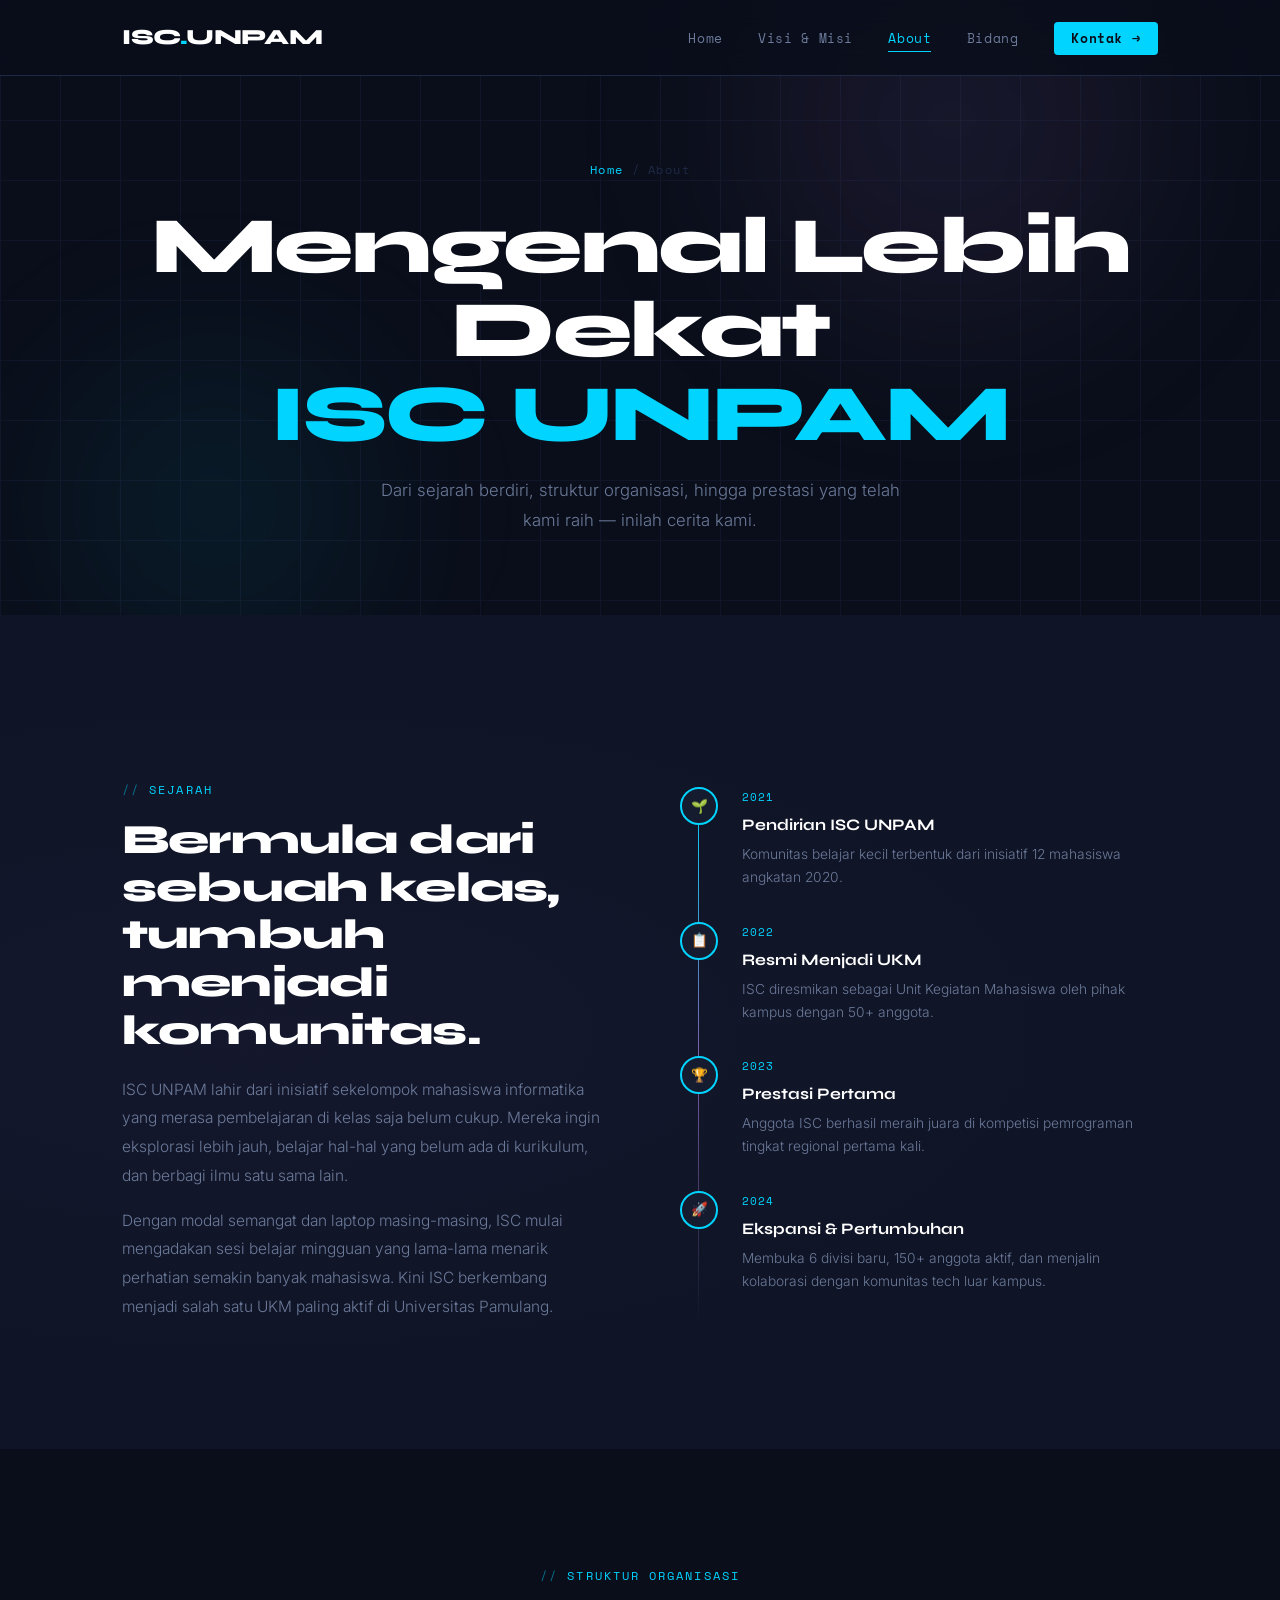
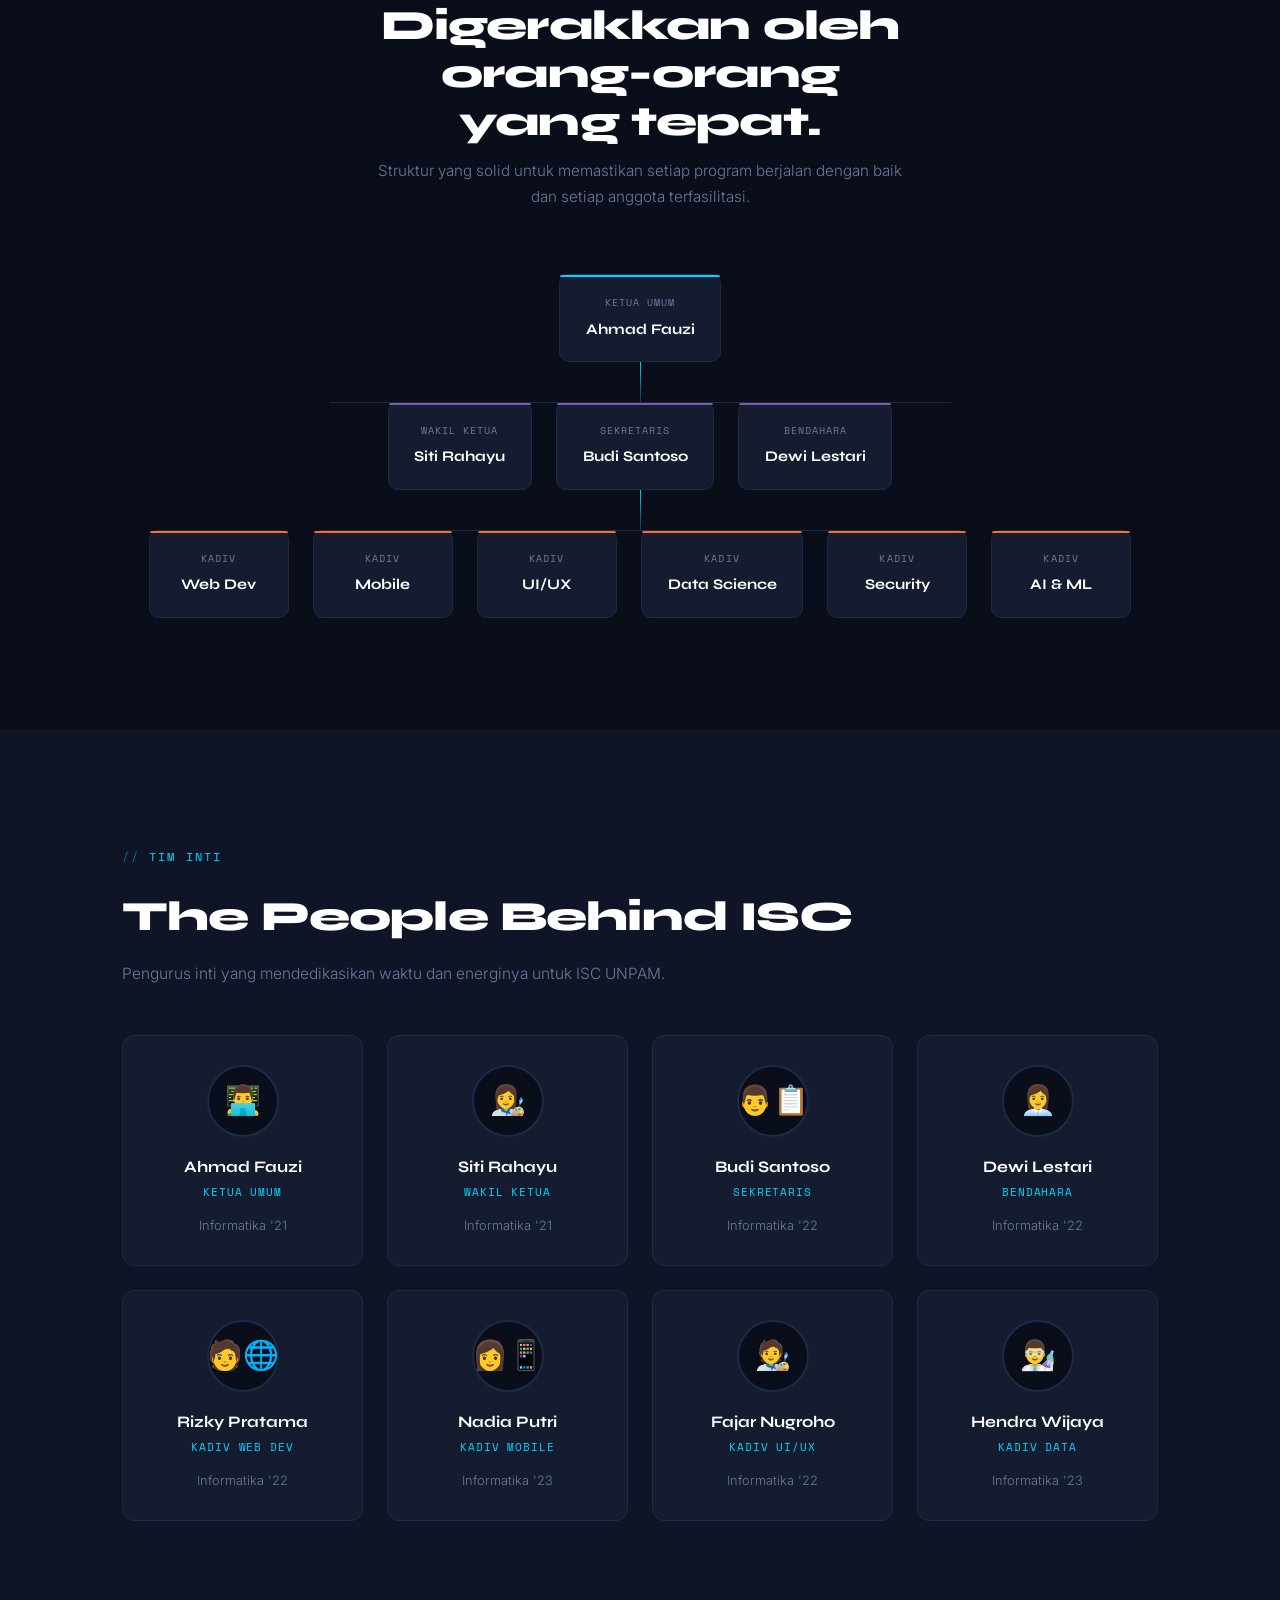
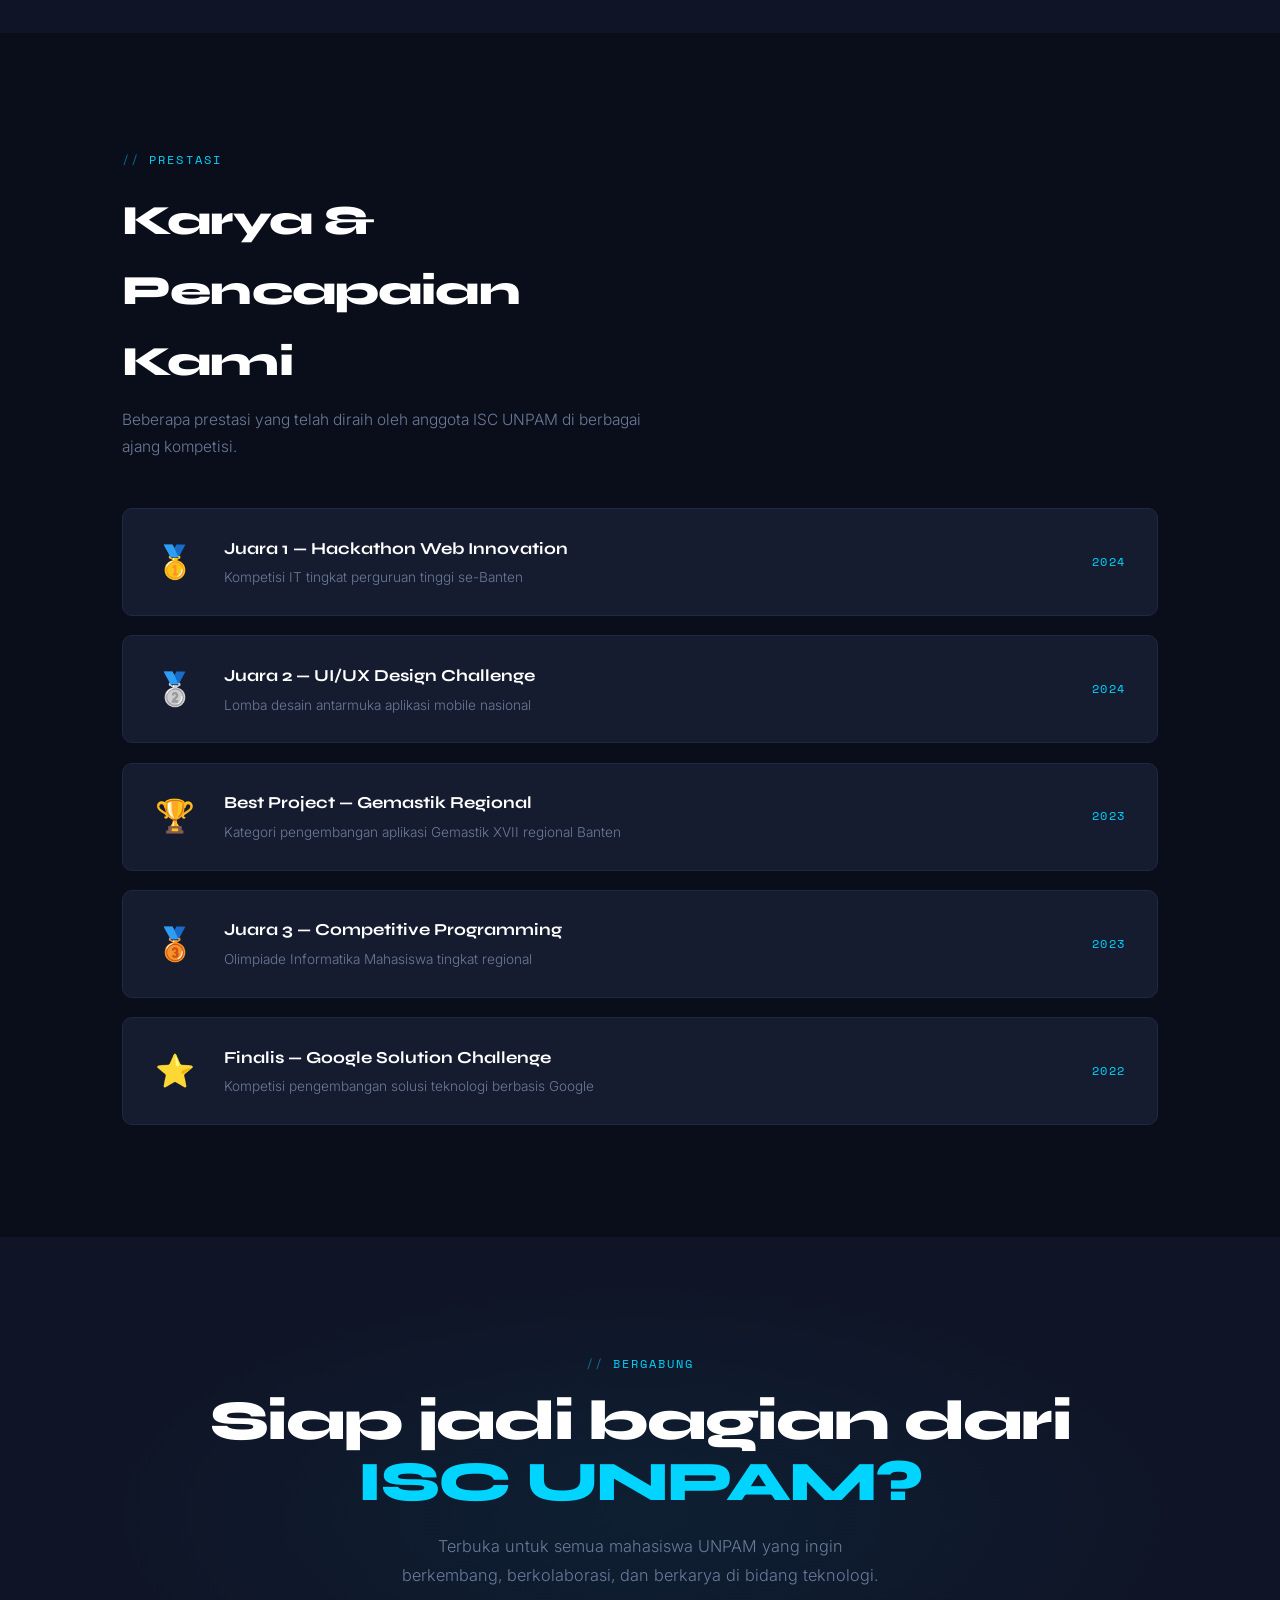
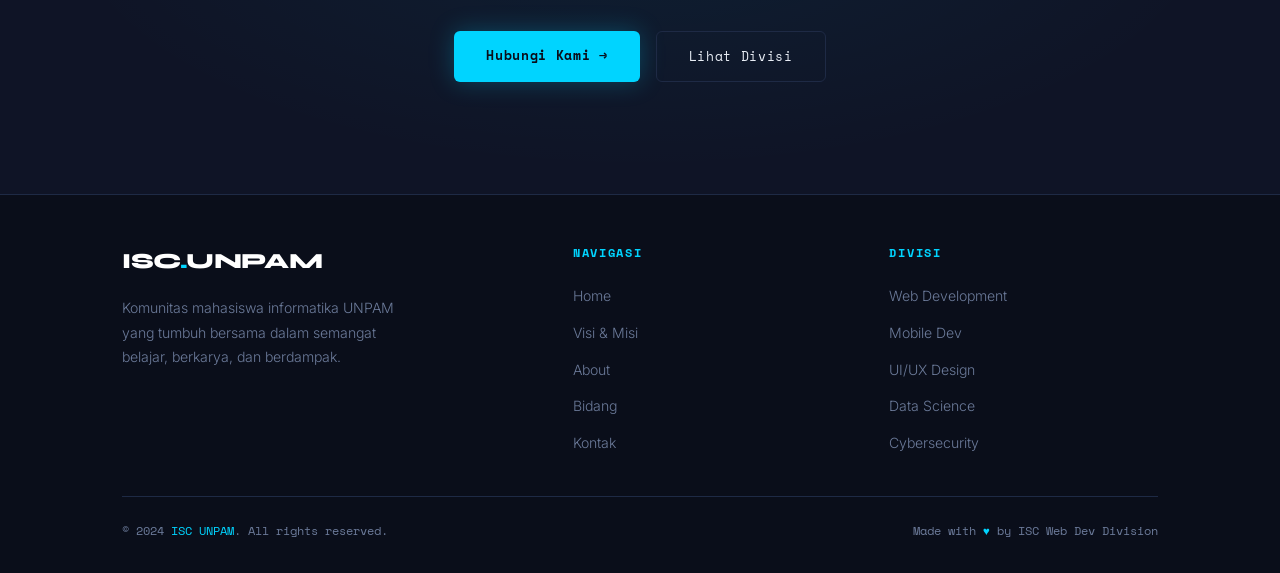
==== about.html @ d4f067ab "First commit: menambahkan file index dan style utama" ====
<!doctype html>
<html lang="id">
  <head>
    <meta charset="UTF-8" />
    <meta name="viewport" content="width=device-width, initial-scale=1.0" />
    <title>About — ISC UNPAM</title>
    <link
      href="https://fonts.googleapis.com/css2?family=Space+Mono:wght@400;700&family=Syne:wght@400;600;700;800&family=Inter:wght@300;400;500&display=swap"
      rel="stylesheet"
    />
    <style>
      /* ===================== RESET & ROOT ===================== */
      *,
      *::before,
      *::after {
        margin: 0;
        padding: 0;
        box-sizing: border-box;
      }

      :root {
        --bg: #0a0e1a;
        --bg2: #0f1426;
        --surface: #151c30;
        --border: #1e2a45;
        --accent: #00d4ff;
        --accent2: #7b5ea7;
        --accent3: #ff6b35;
        --text: #e8edf5;
        --muted: #6b7a99;
        --white: #ffffff;
        --font-head: "Syne", sans-serif;
        --font-mono: "Space Mono", monospace;
        --font-body: "Inter", sans-serif;
      }

      html {
        scroll-behavior: smooth;
      }

      body {
        background-color: var(--bg);
        color: var(--text);
        font-family: var(--font-body);
        font-weight: 300;
        line-height: 1.7;
        overflow-x: hidden;
      }

      ::-webkit-scrollbar {
        width: 6px;
      }
      ::-webkit-scrollbar-track {
        background: var(--bg);
      }
      ::-webkit-scrollbar-thumb {
        background: var(--accent);
        border-radius: 3px;
      }

      .container {
        max-width: 1100px;
        margin: 0 auto;
        padding: 0 2rem;
      }

      .section-tag {
        font-family: var(--font-mono);
        font-size: 0.72rem;
        color: var(--accent);
        letter-spacing: 0.18em;
        text-transform: uppercase;
        display: inline-block;
        margin-bottom: 1rem;
      }
      .section-tag::before {
        content: "// ";
        opacity: 0.5;
      }

      /* ===================== NAVBAR ===================== */
      nav {
        position: fixed;
        top: 0;
        left: 0;
        right: 0;
        z-index: 999;
        padding: 1.2rem 0;
        background: rgba(10, 14, 26, 0.85);
        backdrop-filter: blur(16px);
        border-bottom: 1px solid var(--border);
      }

      nav .nav-inner {
        display: flex;
        align-items: center;
        justify-content: space-between;
        max-width: 1100px;
        margin: 0 auto;
        padding: 0 2rem;
      }

      .nav-logo {
        font-family: var(--font-head);
        font-weight: 800;
        font-size: 1.35rem;
        color: var(--white);
        text-decoration: none;
        letter-spacing: -0.02em;
      }
      .nav-logo span {
        color: var(--accent);
      }

      .nav-links {
        display: flex;
        gap: 2.2rem;
        list-style: none;
      }

      .nav-links a {
        font-family: var(--font-mono);
        font-size: 0.8rem;
        color: var(--muted);
        text-decoration: none;
        letter-spacing: 0.05em;
        transition: color 0.2s;
        position: relative;
      }

      .nav-links a::after {
        content: "";
        position: absolute;
        bottom: -4px;
        left: 0;
        width: 0;
        height: 1px;
        background: var(--accent);
        transition: width 0.3s ease;
      }

      .nav-links a:hover {
        color: var(--accent);
      }
      .nav-links a:hover::after {
        width: 100%;
      }
      .nav-links a.active {
        color: var(--accent);
      }
      .nav-links a.active::after {
        width: 100%;
      }

      .nav-cta {
        background: var(--accent) !important;
        color: var(--bg) !important;
        padding: 0.45rem 1.1rem;
        border-radius: 4px;
        font-weight: 700;
      }
      .nav-cta::after {
        display: none !important;
      }

      /* ===================== PAGE HERO ===================== */
      #page-hero {
        padding: 10rem 0 5rem;
        position: relative;
        overflow: hidden;
      }

      #page-hero::before {
        content: "";
        position: absolute;
        inset: 0;
        background-image:
          linear-gradient(var(--border) 1px, transparent 1px),
          linear-gradient(90deg, var(--border) 1px, transparent 1px);
        background-size: 60px 60px;
        opacity: 0.3;
      }

      .blob {
        position: absolute;
        border-radius: 50%;
        filter: blur(90px);
        pointer-events: none;
      }
      .blob-1 {
        width: 400px;
        height: 400px;
        background: rgba(123, 94, 167, 0.12);
        top: -80px;
        right: 10%;
      }
      .blob-2 {
        width: 300px;
        height: 300px;
        background: rgba(0, 212, 255, 0.07);
        bottom: -40px;
        left: 5%;
      }

      .page-hero-content {
        position: relative;
        z-index: 1;
        text-align: center;
        animation: fadeUp 0.8s ease forwards;
      }

      @keyframes fadeUp {
        from {
          opacity: 0;
          transform: translateY(30px);
        }
        to {
          opacity: 1;
          transform: translateY(0);
        }
      }

      .breadcrumb {
        font-family: var(--font-mono);
        font-size: 0.72rem;
        color: var(--muted);
        letter-spacing: 0.12em;
        margin-bottom: 1.5rem;
        display: flex;
        align-items: center;
        justify-content: center;
        gap: 0.5rem;
      }

      .breadcrumb a {
        color: var(--accent);
        text-decoration: none;
      }
      .breadcrumb span {
        color: var(--border);
      }

      .page-hero-content h1 {
        font-family: var(--font-head);
        font-size: clamp(2.8rem, 7vw, 5rem);
        font-weight: 800;
        color: var(--white);
        line-height: 1.05;
        letter-spacing: -0.03em;
        margin-bottom: 1.2rem;
      }

      .page-hero-content h1 em {
        font-style: normal;
        color: var(--accent);
      }

      .page-hero-content p {
        color: var(--muted);
        font-size: 1.05rem;
        max-width: 540px;
        margin: 0 auto;
        line-height: 1.8;
      }

      /* ===================== SEJARAH ===================== */
      #sejarah {
        padding: 7rem 0;
        background: var(--bg2);
        position: relative;
      }

      #sejarah::before {
        content: "";
        position: absolute;
        inset: 0;
        background: radial-gradient(
          ellipse at 20% 50%,
          rgba(123, 94, 167, 0.05) 0%,
          transparent 60%
        );
        pointer-events: none;
      }

      .sejarah-grid {
        display: grid;
        grid-template-columns: 1fr 1fr;
        gap: 5rem;
        align-items: center;
        margin-top: 3rem;
      }

      .sejarah-text h2 {
        font-family: var(--font-head);
        font-size: clamp(1.8rem, 3.5vw, 2.6rem);
        font-weight: 800;
        color: var(--white);
        line-height: 1.15;
        letter-spacing: -0.02em;
        margin-bottom: 1.3rem;
      }

      .sejarah-text p {
        color: var(--muted);
        font-size: 0.97rem;
        margin-bottom: 1rem;
        line-height: 1.85;
      }

      /* Timeline */
      .timeline {
        display: flex;
        flex-direction: column;
        gap: 0;
        position: relative;
      }

      .timeline::before {
        content: "";
        position: absolute;
        left: 18px;
        top: 0;
        bottom: 0;
        width: 1px;
        background: linear-gradient(
          to bottom,
          var(--accent),
          var(--accent2),
          transparent
        );
      }

      .tl-item {
        display: flex;
        gap: 1.5rem;
        padding-bottom: 2rem;
        position: relative;
      }

      .tl-dot {
        width: 38px;
        height: 38px;
        border-radius: 50%;
        background: var(--surface);
        border: 2px solid var(--accent);
        display: flex;
        align-items: center;
        justify-content: center;
        flex-shrink: 0;
        font-size: 0.85rem;
        z-index: 1;
        transition:
          background 0.3s,
          border-color 0.3s;
      }

      .tl-item:hover .tl-dot {
        background: var(--accent);
      }

      .tl-body {
      }

      .tl-year {
        font-family: var(--font-mono);
        font-size: 0.7rem;
        color: var(--accent);
        letter-spacing: 0.1em;
        margin-bottom: 0.3rem;
      }

      .tl-title {
        font-family: var(--font-head);
        font-size: 1rem;
        font-weight: 700;
        color: var(--white);
        margin-bottom: 0.3rem;
      }

      .tl-desc {
        color: var(--muted);
        font-size: 0.86rem;
        line-height: 1.7;
      }

      /* ===================== STRUKTUR ===================== */
      #struktur {
        padding: 7rem 0;
      }

      .struktur-header {
        text-align: center;
        max-width: 540px;
        margin: 0 auto 4rem;
      }

      .struktur-header h2 {
        font-family: var(--font-head);
        font-size: clamp(1.8rem, 3.5vw, 2.6rem);
        font-weight: 800;
        color: var(--white);
        line-height: 1.15;
        letter-spacing: -0.02em;
        margin-bottom: 0.8rem;
      }

      .struktur-header p {
        color: var(--muted);
        font-size: 0.95rem;
      }

      /* Org chart */
      .org-chart {
        display: flex;
        flex-direction: column;
        align-items: center;
        gap: 0;
      }

      .org-row {
        display: flex;
        justify-content: center;
        gap: 1.5rem;
        position: relative;
        width: 100%;
      }

      /* connector lines */
      .org-row.children::before {
        content: "";
        position: absolute;
        top: 0;
        left: 50%;
        transform: translateX(-50%);
        width: 60%;
        height: 1px;
        background: var(--border);
      }

      .org-connector {
        width: 1px;
        height: 2.5rem;
        background: linear-gradient(to bottom, var(--accent), var(--border));
        margin: 0 auto;
      }

      .org-card {
        background: var(--surface);
        border: 1px solid var(--border);
        border-radius: 10px;
        padding: 1.2rem 1.6rem;
        text-align: center;
        transition:
          border-color 0.3s,
          transform 0.3s;
        min-width: 140px;
        position: relative;
      }

      .org-card::before {
        content: "";
        position: absolute;
        top: 0;
        left: 0;
        right: 0;
        height: 2px;
        border-radius: 10px 10px 0 0;
      }

      .org-card.ketua::before {
        background: var(--accent);
      }
      .org-card.wakil::before {
        background: var(--accent2);
      }
      .org-card.divisi::before {
        background: var(--accent3);
      }

      .org-card:hover {
        border-color: var(--accent);
        transform: translateY(-3px);
      }

      .org-role {
        font-family: var(--font-mono);
        font-size: 0.65rem;
        color: var(--muted);
        letter-spacing: 0.1em;
        text-transform: uppercase;
        margin-bottom: 0.3rem;
      }

      .org-name {
        font-family: var(--font-head);
        font-size: 0.92rem;
        font-weight: 700;
        color: var(--white);
      }

      /* ===================== ANGGOTA / TEAM ===================== */
      #team {
        padding: 7rem 0;
        background: var(--bg2);
      }

      .team-header {
        margin-bottom: 3rem;
      }

      .team-header h2 {
        font-family: var(--font-head);
        font-size: clamp(1.8rem, 3.5vw, 2.6rem);
        font-weight: 800;
        color: var(--white);
        letter-spacing: -0.02em;
        margin-bottom: 0.5rem;
      }

      .team-header p {
        color: var(--muted);
        font-size: 0.97rem;
      }

      .team-grid {
        display: grid;
        grid-template-columns: repeat(4, 1fr);
        gap: 1.5rem;
      }

      .team-card {
        background: var(--surface);
        border: 1px solid var(--border);
        border-radius: 12px;
        padding: 1.8rem 1.4rem;
        text-align: center;
        transition:
          border-color 0.3s,
          transform 0.3s;
      }

      .team-card:hover {
        border-color: var(--accent);
        transform: translateY(-5px);
      }

      .team-avatar {
        width: 72px;
        height: 72px;
        border-radius: 50%;
        margin: 0 auto 1rem;
        background: var(--bg);
        border: 2px solid var(--border);
        display: flex;
        align-items: center;
        justify-content: center;
        font-size: 1.8rem;
        transition: border-color 0.3s;
      }

      .team-card:hover .team-avatar {
        border-color: var(--accent);
      }

      .team-name {
        font-family: var(--font-head);
        font-size: 1rem;
        font-weight: 700;
        color: var(--white);
        margin-bottom: 0.2rem;
      }

      .team-role {
        font-family: var(--font-mono);
        font-size: 0.68rem;
        color: var(--accent);
        letter-spacing: 0.08em;
        text-transform: uppercase;
        margin-bottom: 0.8rem;
      }

      .team-div {
        font-size: 0.8rem;
        color: var(--muted);
      }

      /* ===================== PRESTASI ===================== */
      #prestasi {
        padding: 7rem 0;
      }

      .prestasi-header {
        max-width: 520px;
        margin-bottom: 3rem;
      }

      .prestasi-header h2 {
        font-family: var(--font-head);
        font-size: clamp(1.8rem, 3.5vw, 2.6rem);
        font-weight: 800;
        color: var(--white);
        letter-spacing: -0.02em;
        margin-bottom: 0.6rem;
      }

      .prestasi-header p {
        color: var(--muted);
        font-size: 0.97rem;
      }

      .prestasi-list {
        display: flex;
        flex-direction: column;
        gap: 1.2rem;
      }

      .prestasi-item {
        background: var(--surface);
        border: 1px solid var(--border);
        border-radius: 10px;
        padding: 1.6rem 2rem;
        display: flex;
        align-items: center;
        gap: 1.8rem;
        transition:
          border-color 0.3s,
          transform 0.3s;
      }

      .prestasi-item:hover {
        border-color: var(--accent);
        transform: translateX(6px);
      }

      .prestasi-medal {
        font-size: 2rem;
        flex-shrink: 0;
      }

      .prestasi-body {
        flex: 1;
      }

      .prestasi-title {
        font-family: var(--font-head);
        font-size: 1.05rem;
        font-weight: 700;
        color: var(--white);
        margin-bottom: 0.2rem;
      }

      .prestasi-event {
        font-size: 0.85rem;
        color: var(--muted);
      }

      .prestasi-year {
        font-family: var(--font-mono);
        font-size: 0.75rem;
        color: var(--accent);
        letter-spacing: 0.1em;
        flex-shrink: 0;
      }

      /* ===================== CTA SECTION ===================== */
      #cta {
        padding: 7rem 0;
        background: var(--bg2);
        position: relative;
        overflow: hidden;
      }

      #cta::before {
        content: "";
        position: absolute;
        inset: 0;
        background: radial-gradient(
          ellipse at 50% 50%,
          rgba(0, 212, 255, 0.06) 0%,
          transparent 65%
        );
        pointer-events: none;
      }

      .cta-inner {
        text-align: center;
        position: relative;
        z-index: 1;
      }

      .cta-inner h2 {
        font-family: var(--font-head);
        font-size: clamp(2rem, 5vw, 3.5rem);
        font-weight: 800;
        color: var(--white);
        line-height: 1.1;
        letter-spacing: -0.03em;
        margin-bottom: 1.2rem;
      }

      .cta-inner h2 span {
        color: var(--accent);
      }

      .cta-inner p {
        color: var(--muted);
        font-size: 1.02rem;
        max-width: 480px;
        margin: 0 auto 2.5rem;
        line-height: 1.8;
      }

      .cta-btns {
        display: flex;
        gap: 1rem;
        justify-content: center;
        flex-wrap: wrap;
      }

      .btn-primary {
        background: var(--accent);
        color: var(--bg);
        padding: 0.85rem 2rem;
        border-radius: 6px;
        text-decoration: none;
        font-family: var(--font-mono);
        font-size: 0.82rem;
        font-weight: 700;
        letter-spacing: 0.05em;
        transition:
          transform 0.2s,
          box-shadow 0.2s;
        box-shadow: 0 0 24px rgba(0, 212, 255, 0.25);
      }

      .btn-primary:hover {
        transform: translateY(-2px);
        box-shadow: 0 0 36px rgba(0, 212, 255, 0.45);
      }

      .btn-ghost {
        background: transparent;
        color: var(--text);
        padding: 0.85rem 2rem;
        border-radius: 6px;
        text-decoration: none;
        font-family: var(--font-mono);
        font-size: 0.82rem;
        letter-spacing: 0.05em;
        border: 1px solid var(--border);
        transition:
          border-color 0.2s,
          color 0.2s;
      }

      .btn-ghost:hover {
        border-color: var(--accent);
        color: var(--accent);
      }

      /* ===================== FOOTER ===================== */
      footer {
        background: var(--bg);
        border-top: 1px solid var(--border);
        padding: 3rem 0 2rem;
      }

      .footer-inner {
        display: grid;
        grid-template-columns: 1.5fr 1fr 1fr;
        gap: 3rem;
        margin-bottom: 2.5rem;
      }

      .footer-brand p {
        color: var(--muted);
        font-size: 0.88rem;
        line-height: 1.75;
        max-width: 280px;
        margin-top: 1rem;
      }

      .footer-col h4 {
        font-family: var(--font-mono);
        font-size: 0.72rem;
        color: var(--accent);
        letter-spacing: 0.15em;
        text-transform: uppercase;
        margin-bottom: 1.2rem;
      }

      .footer-col ul {
        list-style: none;
        display: flex;
        flex-direction: column;
        gap: 0.6rem;
      }
      .footer-col ul a {
        color: var(--muted);
        text-decoration: none;
        font-size: 0.88rem;
        transition: color 0.2s;
      }
      .footer-col ul a:hover {
        color: var(--accent);
      }

      .footer-bottom {
        border-top: 1px solid var(--border);
        padding-top: 1.5rem;
        display: flex;
        justify-content: space-between;
        align-items: center;
      }

      .footer-bottom p {
        font-family: var(--font-mono);
        font-size: 0.72rem;
        color: var(--muted);
      }

      .footer-bottom span {
        color: var(--accent);
      }

      /* ===================== SCROLL REVEAL ===================== */
      .reveal {
        opacity: 0;
        transform: translateY(24px);
        transition:
          opacity 0.7s ease,
          transform 0.7s ease;
      }
      .reveal.visible {
        opacity: 1;
        transform: translateY(0);
      }

      /* ===================== RESPONSIVE ===================== */
      @media (max-width: 768px) {
        .nav-links {
          display: none;
        }
        .sejarah-grid,
        .footer-inner {
          grid-template-columns: 1fr;
          gap: 2rem;
        }
        .team-grid {
          grid-template-columns: repeat(2, 1fr);
        }
        .org-row.children::before {
          display: none;
        }
        .org-row {
          flex-wrap: wrap;
        }
      }
    </style>
  </head>
  <body>
    <!-- ==================== NAVBAR ==================== -->
    <nav>
      <div class="nav-inner">
        <a href="index.html" class="nav-logo">ISC<span>.</span>UNPAM</a>
        <ul class="nav-links">
          <li><a href="index.html">Home</a></li>
          <li><a href="index.html#visi-misi">Visi & Misi</a></li>
          <li><a href="#" class="active">About</a></li>
          <li><a href="index.html#services">Bidang</a></li>
          <li><a href="index.html#kontak" class="nav-cta">Kontak →</a></li>
        </ul>
      </div>
    </nav>

    <!-- ==================== PAGE HERO ==================== -->
    <section id="page-hero">
      <div class="blob blob-1"></div>
      <div class="blob blob-2"></div>
      <div class="container">
        <div class="page-hero-content">
          <div class="breadcrumb">
            <a href="index.html">Home</a>
            <span>/</span>
            <span>About</span>
          </div>
          <h1>Mengenal Lebih Dekat<br /><em>ISC UNPAM</em></h1>
          <p>
            Dari sejarah berdiri, struktur organisasi, hingga prestasi yang
            telah kami raih — inilah cerita kami.
          </p>
        </div>
      </div>
    </section>

    <!-- ==================== SEJARAH ==================== -->
    <section id="sejarah">
      <div class="container">
        <div class="sejarah-grid">
          <div class="sejarah-text reveal">
            <span class="section-tag">Sejarah</span>
            <h2>Bermula dari sebuah kelas, tumbuh menjadi komunitas.</h2>
            <p>
              ISC UNPAM lahir dari inisiatif sekelompok mahasiswa informatika
              yang merasa pembelajaran di kelas saja belum cukup. Mereka ingin
              eksplorasi lebih jauh, belajar hal-hal yang belum ada di
              kurikulum, dan berbagi ilmu satu sama lain.
            </p>
            <p>
              Dengan modal semangat dan laptop masing-masing, ISC mulai
              mengadakan sesi belajar mingguan yang lama-lama menarik perhatian
              semakin banyak mahasiswa. Kini ISC berkembang menjadi salah satu
              UKM paling aktif di Universitas Pamulang.
            </p>
          </div>
          <div class="timeline reveal">
            <div class="tl-item">
              <div class="tl-dot">🌱</div>
              <div class="tl-body">
                <div class="tl-year">2021</div>
                <div class="tl-title">Pendirian ISC UNPAM</div>
                <div class="tl-desc">
                  Komunitas belajar kecil terbentuk dari inisiatif 12 mahasiswa
                  angkatan 2020.
                </div>
              </div>
            </div>
            <div class="tl-item">
              <div class="tl-dot">📋</div>
              <div class="tl-body">
                <div class="tl-year">2022</div>
                <div class="tl-title">Resmi Menjadi UKM</div>
                <div class="tl-desc">
                  ISC diresmikan sebagai Unit Kegiatan Mahasiswa oleh pihak
                  kampus dengan 50+ anggota.
                </div>
              </div>
            </div>
            <div class="tl-item">
              <div class="tl-dot">🏆</div>
              <div class="tl-body">
                <div class="tl-year">2023</div>
                <div class="tl-title">Prestasi Pertama</div>
                <div class="tl-desc">
                  Anggota ISC berhasil meraih juara di kompetisi pemrograman
                  tingkat regional pertama kali.
                </div>
              </div>
            </div>
            <div class="tl-item">
              <div class="tl-dot">🚀</div>
              <div class="tl-body">
                <div class="tl-year">2024</div>
                <div class="tl-title">Ekspansi & Pertumbuhan</div>
                <div class="tl-desc">
                  Membuka 6 divisi baru, 150+ anggota aktif, dan menjalin
                  kolaborasi dengan komunitas tech luar kampus.
                </div>
              </div>
            </div>
          </div>
        </div>
      </div>
    </section>

    <!-- ==================== STRUKTUR ==================== -->
    <section id="struktur">
      <div class="container">
        <div class="struktur-header reveal">
          <span class="section-tag">Struktur Organisasi</span>
          <h2>Digerakkan oleh orang-orang yang tepat.</h2>
          <p>
            Struktur yang solid untuk memastikan setiap program berjalan dengan
            baik dan setiap anggota terfasilitasi.
          </p>
        </div>

        <div class="org-chart reveal">
          <!-- Ketua -->
          <div class="org-row">
            <div class="org-card ketua">
              <div class="org-role">Ketua Umum</div>
              <div class="org-name">Ahmad Fauzi</div>
            </div>
          </div>
          <div class="org-connector"></div>
          <!-- Wakil + Sekretaris + Bendahara -->
          <div class="org-row children">
            <div class="org-card wakil">
              <div class="org-role">Wakil Ketua</div>
              <div class="org-name">Siti Rahayu</div>
            </div>
            <div class="org-card wakil">
              <div class="org-role">Sekretaris</div>
              <div class="org-name">Budi Santoso</div>
            </div>
            <div class="org-card wakil">
              <div class="org-role">Bendahara</div>
              <div class="org-name">Dewi Lestari</div>
            </div>
          </div>
          <div class="org-connector"></div>
          <!-- Divisi -->
          <div class="org-row children">
            <div class="org-card divisi">
              <div class="org-role">Kadiv</div>
              <div class="org-name">Web Dev</div>
            </div>
            <div class="org-card divisi">
              <div class="org-role">Kadiv</div>
              <div class="org-name">Mobile</div>
            </div>
            <div class="org-card divisi">
              <div class="org-role">Kadiv</div>
              <div class="org-name">UI/UX</div>
            </div>
            <div class="org-card divisi">
              <div class="org-role">Kadiv</div>
              <div class="org-name">Data Science</div>
            </div>
            <div class="org-card divisi">
              <div class="org-role">Kadiv</div>
              <div class="org-name">Security</div>
            </div>
            <div class="org-card divisi">
              <div class="org-role">Kadiv</div>
              <div class="org-name">AI & ML</div>
            </div>
          </div>
        </div>
      </div>
    </section>

    <!-- ==================== TEAM ==================== -->
    <section id="team">
      <div class="container">
        <div class="team-header reveal">
          <span class="section-tag">Tim Inti</span>
          <h2>The People Behind ISC</h2>
          <p>
            Pengurus inti yang mendedikasikan waktu dan energinya untuk ISC
            UNPAM.
          </p>
        </div>
        <div class="team-grid">
          <div class="team-card reveal">
            <div class="team-avatar">👨‍💻</div>
            <div class="team-name">Ahmad Fauzi</div>
            <div class="team-role">Ketua Umum</div>
            <div class="team-div">Informatika '21</div>
          </div>
          <div class="team-card reveal">
            <div class="team-avatar">👩‍🎨</div>
            <div class="team-name">Siti Rahayu</div>
            <div class="team-role">Wakil Ketua</div>
            <div class="team-div">Informatika '21</div>
          </div>
          <div class="team-card reveal">
            <div class="team-avatar">👨‍📋</div>
            <div class="team-name">Budi Santoso</div>
            <div class="team-role">Sekretaris</div>
            <div class="team-div">Informatika '22</div>
          </div>
          <div class="team-card reveal">
            <div class="team-avatar">👩‍💼</div>
            <div class="team-name">Dewi Lestari</div>
            <div class="team-role">Bendahara</div>
            <div class="team-div">Informatika '22</div>
          </div>
          <div class="team-card reveal">
            <div class="team-avatar">🧑‍🌐</div>
            <div class="team-name">Rizky Pratama</div>
            <div class="team-role">Kadiv Web Dev</div>
            <div class="team-div">Informatika '22</div>
          </div>
          <div class="team-card reveal">
            <div class="team-avatar">👩‍📱</div>
            <div class="team-name">Nadia Putri</div>
            <div class="team-role">Kadiv Mobile</div>
            <div class="team-div">Informatika '23</div>
          </div>
          <div class="team-card reveal">
            <div class="team-avatar">🧑‍🎨</div>
            <div class="team-name">Fajar Nugroho</div>
            <div class="team-role">Kadiv UI/UX</div>
            <div class="team-div">Informatika '22</div>
          </div>
          <div class="team-card reveal">
            <div class="team-avatar">👨‍🔬</div>
            <div class="team-name">Hendra Wijaya</div>
            <div class="team-role">Kadiv Data</div>
            <div class="team-div">Informatika '23</div>
          </div>
        </div>
      </div>
    </section>

    <!-- ==================== PRESTASI ==================== -->
    <section id="prestasi">
      <div class="container">
        <div class="prestasi-header reveal">
          <span class="section-tag">Prestasi</span>
          <h2>Karya & Pencapaian Kami</h2>
          <p>
            Beberapa prestasi yang telah diraih oleh anggota ISC UNPAM di
            berbagai ajang kompetisi.
          </p>
        </div>
        <div class="prestasi-list">
          <div class="prestasi-item reveal">
            <div class="prestasi-medal">🥇</div>
            <div class="prestasi-body">
              <div class="prestasi-title">
                Juara 1 — Hackathon Web Innovation
              </div>
              <div class="prestasi-event">
                Kompetisi IT tingkat perguruan tinggi se-Banten
              </div>
            </div>
            <div class="prestasi-year">2024</div>
          </div>
          <div class="prestasi-item reveal">
            <div class="prestasi-medal">🥈</div>
            <div class="prestasi-body">
              <div class="prestasi-title">Juara 2 — UI/UX Design Challenge</div>
              <div class="prestasi-event">
                Lomba desain antarmuka aplikasi mobile nasional
              </div>
            </div>
            <div class="prestasi-year">2024</div>
          </div>
          <div class="prestasi-item reveal">
            <div class="prestasi-medal">🏆</div>
            <div class="prestasi-body">
              <div class="prestasi-title">Best Project — Gemastik Regional</div>
              <div class="prestasi-event">
                Kategori pengembangan aplikasi Gemastik XVII regional Banten
              </div>
            </div>
            <div class="prestasi-year">2023</div>
          </div>
          <div class="prestasi-item reveal">
            <div class="prestasi-medal">🥉</div>
            <div class="prestasi-body">
              <div class="prestasi-title">
                Juara 3 — Competitive Programming
              </div>
              <div class="prestasi-event">
                Olimpiade Informatika Mahasiswa tingkat regional
              </div>
            </div>
            <div class="prestasi-year">2023</div>
          </div>
          <div class="prestasi-item reveal">
            <div class="prestasi-medal">⭐</div>
            <div class="prestasi-body">
              <div class="prestasi-title">
                Finalis — Google Solution Challenge
              </div>
              <div class="prestasi-event">
                Kompetisi pengembangan solusi teknologi berbasis Google
              </div>
            </div>
            <div class="prestasi-year">2022</div>
          </div>
        </div>
      </div>
    </section>

    <!-- ==================== CTA ==================== -->
    <section id="cta">
      <div class="container">
        <div class="cta-inner reveal">
          <span class="section-tag">Bergabung</span>
          <h2>Siap jadi bagian dari<br /><span>ISC UNPAM?</span></h2>
          <p>
            Terbuka untuk semua mahasiswa UNPAM yang ingin berkembang,
            berkolaborasi, dan berkarya di bidang teknologi.
          </p>
          <div class="cta-btns">
            <a href="index.html#kontak" class="btn-primary">Hubungi Kami →</a>
            <a href="index.html#services" class="btn-ghost">Lihat Divisi</a>
          </div>
        </div>
      </div>
    </section>

    <!-- ==================== FOOTER ==================== -->
    <footer>
      <div class="container">
        <div class="footer-inner">
          <div class="footer-brand">
            <a href="index.html" class="nav-logo">ISC<span>.</span>UNPAM</a>
            <p>
              Komunitas mahasiswa informatika UNPAM yang tumbuh bersama dalam
              semangat belajar, berkarya, dan berdampak.
            </p>
          </div>
          <div class="footer-col">
            <h4>Navigasi</h4>
            <ul>
              <li><a href="index.html">Home</a></li>
              <li><a href="index.html#visi-misi">Visi & Misi</a></li>
              <li><a href="#">About</a></li>
              <li><a href="index.html#services">Bidang</a></li>
              <li><a href="index.html#kontak">Kontak</a></li>
            </ul>
          </div>
          <div class="footer-col">
            <h4>Divisi</h4>
            <ul>
              <li><a href="#">Web Development</a></li>
              <li><a href="#">Mobile Dev</a></li>
              <li><a href="#">UI/UX Design</a></li>
              <li><a href="#">Data Science</a></li>
              <li><a href="#">Cybersecurity</a></li>
            </ul>
          </div>
        </div>
        <div class="footer-bottom">
          <p>© 2024 <span>ISC UNPAM</span>. All rights reserved.</p>
          <p>Made with <span>♥</span> by ISC Web Dev Division</p>
        </div>
      </div>
    </footer>

    <!-- ==================== SCROLL REVEAL ==================== -->
    <script>
      const reveals = document.querySelectorAll(".reveal");
      const observer = new IntersectionObserver(
        (entries) => {
          entries.forEach((entry, i) => {
            if (entry.isIntersecting) {
              setTimeout(() => entry.target.classList.add("visible"), i * 80);
              observer.unobserve(entry.target);
            }
          });
        },
        { threshold: 0.1 },
      );
      reveals.forEach((el) => observer.observe(el));
    </script>
  </body>
</html>
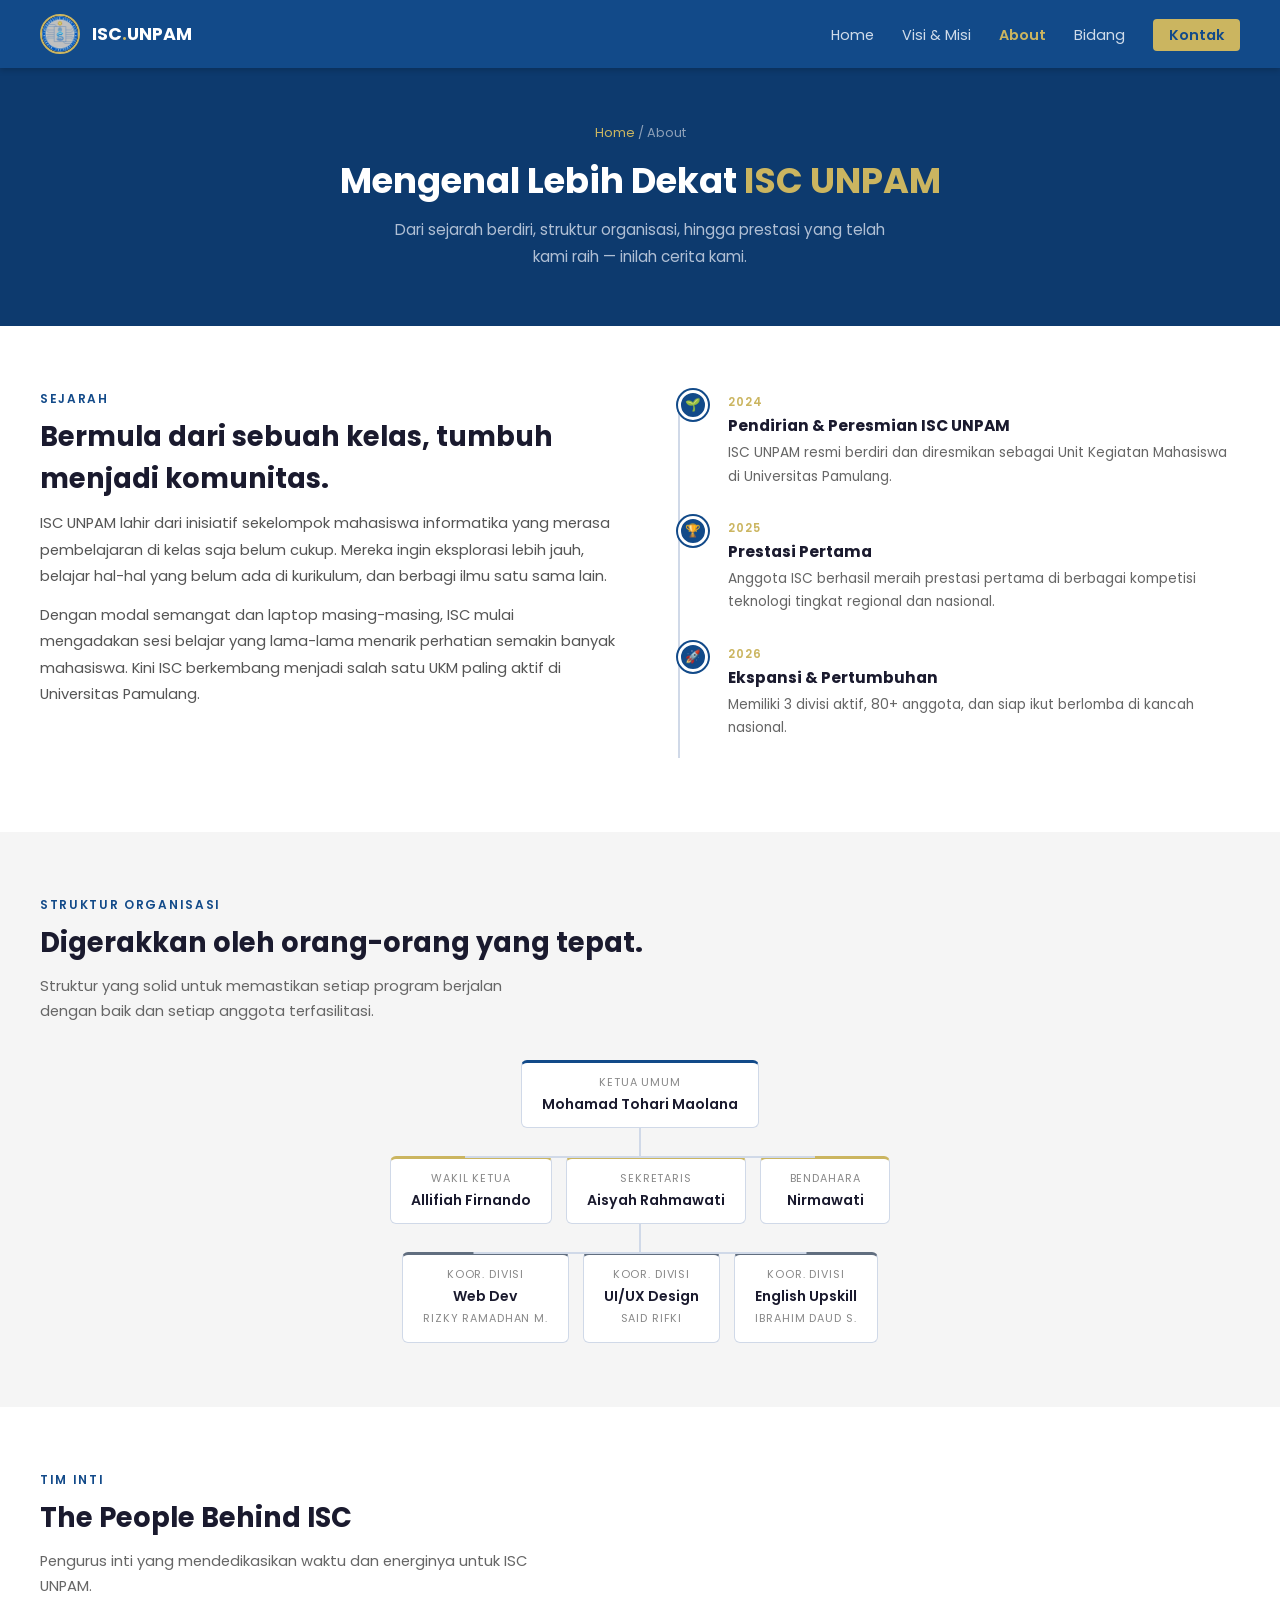
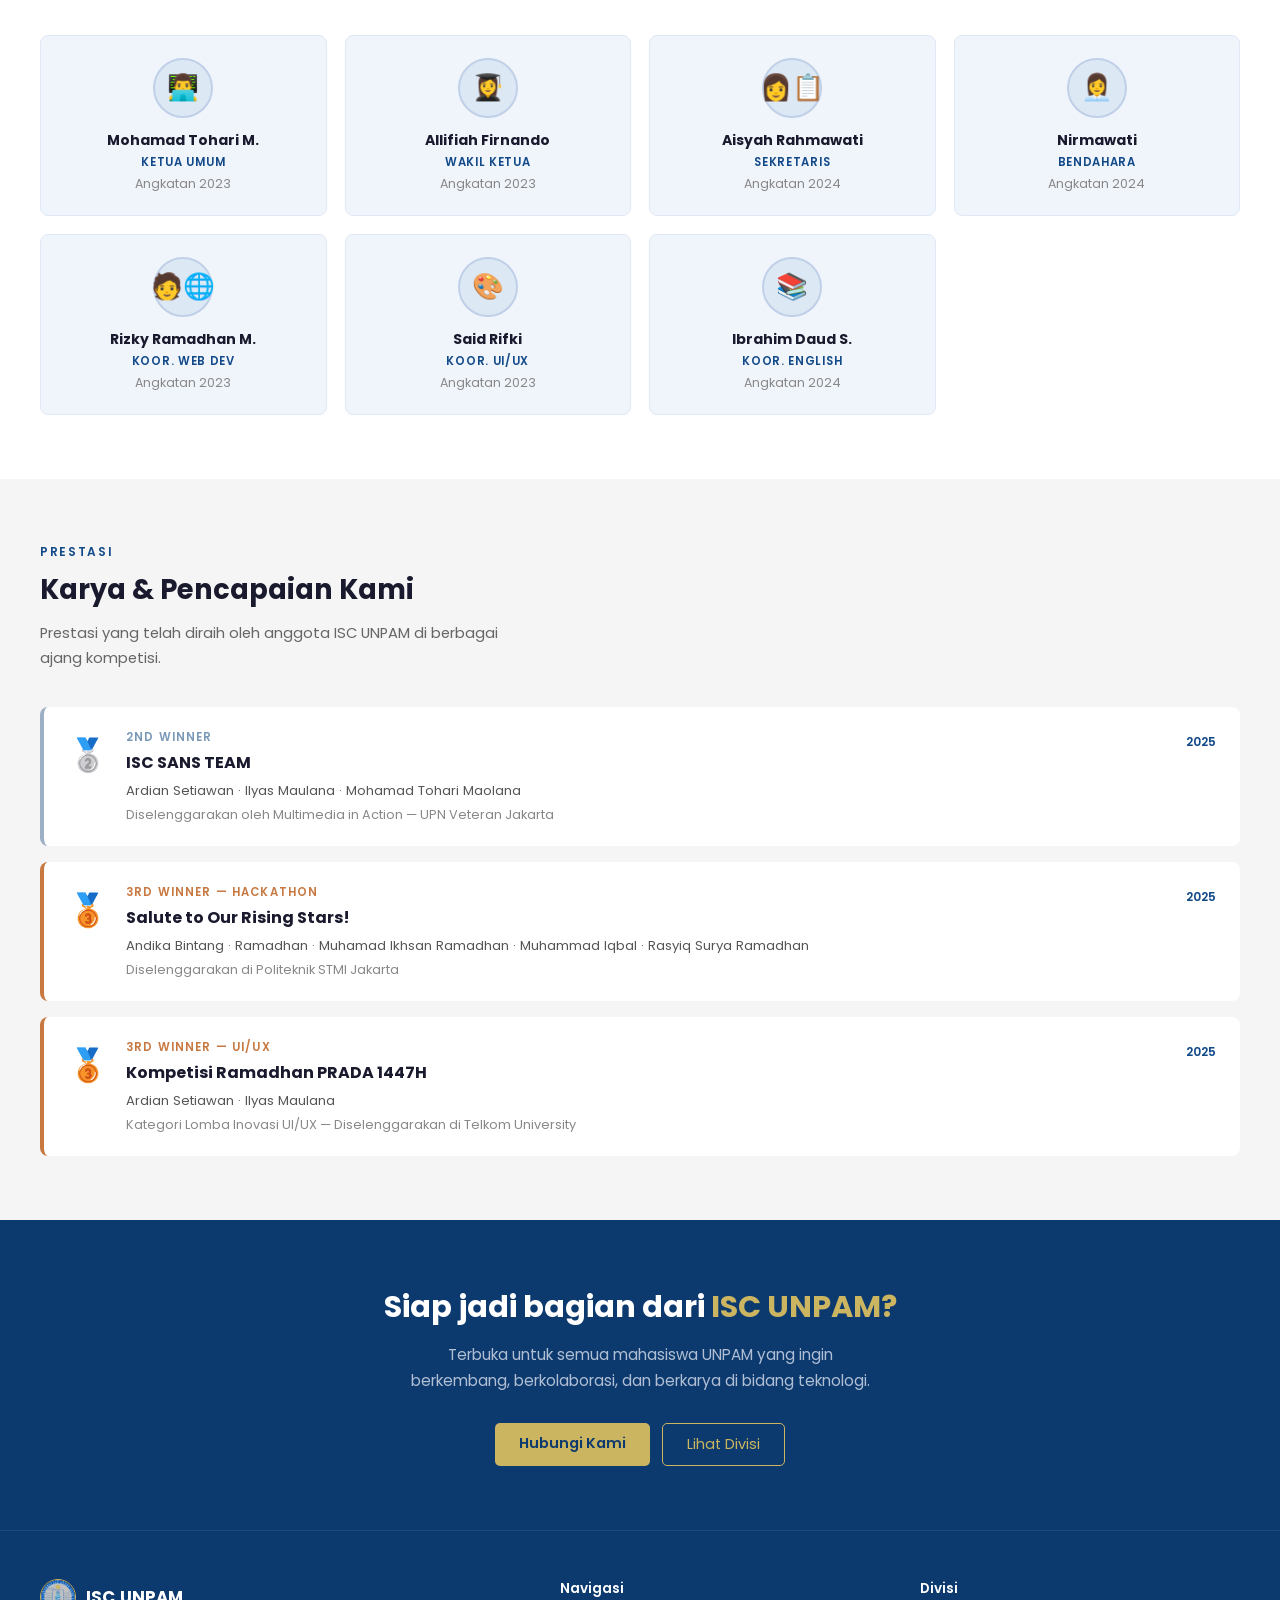
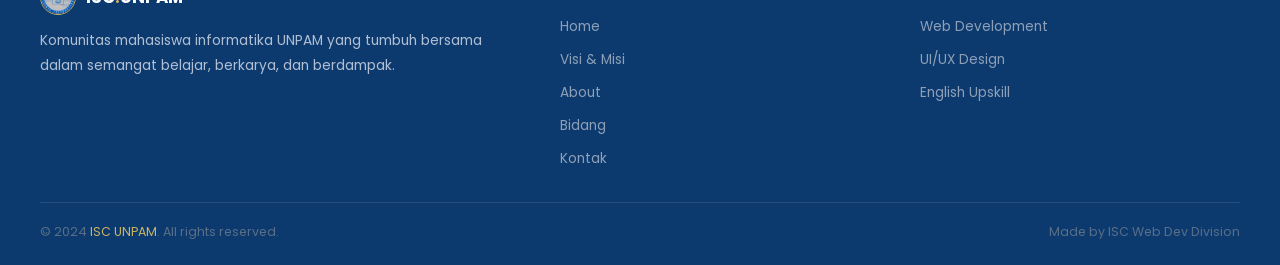
==== commit 8ffde870: "Menambahkan about.html" ====
--- a/about.html
+++ b/about.html
@@ -3,1242 +3,303 @@
   <head>
     <meta charset="UTF-8" />
     <meta name="viewport" content="width=device-width, initial-scale=1.0" />
-    <title>About — ISC UNPAM</title>
+    <title>About - ISC UNPAM</title>
     <link
-      href="https://fonts.googleapis.com/css2?family=Space+Mono:wght@400;700&family=Syne:wght@400;600;700;800&family=Inter:wght@300;400;500&display=swap"
+      href="https://fonts.googleapis.com/css2?family=Poppins:wght@300;400;500;600;700&display=swap"
       rel="stylesheet"
     />
-    <style>
-      /* ===================== RESET & ROOT ===================== */
-      *,
-      *::before,
-      *::after {
-        margin: 0;
-        padding: 0;
-        box-sizing: border-box;
-      }
-
-      :root {
-        --bg: #0a0e1a;
-        --bg2: #0f1426;
-        --surface: #151c30;
-        --border: #1e2a45;
-        --accent: #00d4ff;
-        --accent2: #7b5ea7;
-        --accent3: #ff6b35;
-        --text: #e8edf5;
-        --muted: #6b7a99;
-        --white: #ffffff;
-        --font-head: "Syne", sans-serif;
-        --font-mono: "Space Mono", monospace;
-        --font-body: "Inter", sans-serif;
-      }
-
-      html {
-        scroll-behavior: smooth;
-      }
-
-      body {
-        background-color: var(--bg);
-        color: var(--text);
-        font-family: var(--font-body);
-        font-weight: 300;
-        line-height: 1.7;
-        overflow-x: hidden;
-      }
-
-      ::-webkit-scrollbar {
-        width: 6px;
-      }
-      ::-webkit-scrollbar-track {
-        background: var(--bg);
-      }
-      ::-webkit-scrollbar-thumb {
-        background: var(--accent);
-        border-radius: 3px;
-      }
-
-      .container {
-        max-width: 1100px;
-        margin: 0 auto;
-        padding: 0 2rem;
-      }
-
-      .section-tag {
-        font-family: var(--font-mono);
-        font-size: 0.72rem;
-        color: var(--accent);
-        letter-spacing: 0.18em;
-        text-transform: uppercase;
-        display: inline-block;
-        margin-bottom: 1rem;
-      }
-      .section-tag::before {
-        content: "// ";
-        opacity: 0.5;
-      }
-
-      /* ===================== NAVBAR ===================== */
-      nav {
-        position: fixed;
-        top: 0;
-        left: 0;
-        right: 0;
-        z-index: 999;
-        padding: 1.2rem 0;
-        background: rgba(10, 14, 26, 0.85);
-        backdrop-filter: blur(16px);
-        border-bottom: 1px solid var(--border);
-      }
-
-      nav .nav-inner {
-        display: flex;
-        align-items: center;
-        justify-content: space-between;
-        max-width: 1100px;
-        margin: 0 auto;
-        padding: 0 2rem;
-      }
-
-      .nav-logo {
-        font-family: var(--font-head);
-        font-weight: 800;
-        font-size: 1.35rem;
-        color: var(--white);
-        text-decoration: none;
-        letter-spacing: -0.02em;
-      }
-      .nav-logo span {
-        color: var(--accent);
-      }
-
-      .nav-links {
-        display: flex;
-        gap: 2.2rem;
-        list-style: none;
-      }
-
-      .nav-links a {
-        font-family: var(--font-mono);
-        font-size: 0.8rem;
-        color: var(--muted);
-        text-decoration: none;
-        letter-spacing: 0.05em;
-        transition: color 0.2s;
-        position: relative;
-      }
-
-      .nav-links a::after {
-        content: "";
-        position: absolute;
-        bottom: -4px;
-        left: 0;
-        width: 0;
-        height: 1px;
-        background: var(--accent);
-        transition: width 0.3s ease;
-      }
-
-      .nav-links a:hover {
-        color: var(--accent);
-      }
-      .nav-links a:hover::after {
-        width: 100%;
-      }
-      .nav-links a.active {
-        color: var(--accent);
-      }
-      .nav-links a.active::after {
-        width: 100%;
-      }
-
-      .nav-cta {
-        background: var(--accent) !important;
-        color: var(--bg) !important;
-        padding: 0.45rem 1.1rem;
-        border-radius: 4px;
-        font-weight: 700;
-      }
-      .nav-cta::after {
-        display: none !important;
-      }
-
-      /* ===================== PAGE HERO ===================== */
-      #page-hero {
-        padding: 10rem 0 5rem;
-        position: relative;
-        overflow: hidden;
-      }
-
-      #page-hero::before {
-        content: "";
-        position: absolute;
-        inset: 0;
-        background-image:
-          linear-gradient(var(--border) 1px, transparent 1px),
-          linear-gradient(90deg, var(--border) 1px, transparent 1px);
-        background-size: 60px 60px;
-        opacity: 0.3;
-      }
-
-      .blob {
-        position: absolute;
-        border-radius: 50%;
-        filter: blur(90px);
-        pointer-events: none;
-      }
-      .blob-1 {
-        width: 400px;
-        height: 400px;
-        background: rgba(123, 94, 167, 0.12);
-        top: -80px;
-        right: 10%;
-      }
-      .blob-2 {
-        width: 300px;
-        height: 300px;
-        background: rgba(0, 212, 255, 0.07);
-        bottom: -40px;
-        left: 5%;
-      }
-
-      .page-hero-content {
-        position: relative;
-        z-index: 1;
-        text-align: center;
-        animation: fadeUp 0.8s ease forwards;
-      }
-
-      @keyframes fadeUp {
-        from {
-          opacity: 0;
-          transform: translateY(30px);
-        }
-        to {
-          opacity: 1;
-          transform: translateY(0);
-        }
-      }
-
-      .breadcrumb {
-        font-family: var(--font-mono);
-        font-size: 0.72rem;
-        color: var(--muted);
-        letter-spacing: 0.12em;
-        margin-bottom: 1.5rem;
-        display: flex;
-        align-items: center;
-        justify-content: center;
-        gap: 0.5rem;
-      }
-
-      .breadcrumb a {
-        color: var(--accent);
-        text-decoration: none;
-      }
-      .breadcrumb span {
-        color: var(--border);
-      }
-
-      .page-hero-content h1 {
-        font-family: var(--font-head);
-        font-size: clamp(2.8rem, 7vw, 5rem);
-        font-weight: 800;
-        color: var(--white);
-        line-height: 1.05;
-        letter-spacing: -0.03em;
-        margin-bottom: 1.2rem;
-      }
-
-      .page-hero-content h1 em {
-        font-style: normal;
-        color: var(--accent);
-      }
-
-      .page-hero-content p {
-        color: var(--muted);
-        font-size: 1.05rem;
-        max-width: 540px;
-        margin: 0 auto;
-        line-height: 1.8;
-      }
-
-      /* ===================== SEJARAH ===================== */
-      #sejarah {
-        padding: 7rem 0;
-        background: var(--bg2);
-        position: relative;
-      }
-
-      #sejarah::before {
-        content: "";
-        position: absolute;
-        inset: 0;
-        background: radial-gradient(
-          ellipse at 20% 50%,
-          rgba(123, 94, 167, 0.05) 0%,
-          transparent 60%
-        );
-        pointer-events: none;
-      }
-
-      .sejarah-grid {
-        display: grid;
-        grid-template-columns: 1fr 1fr;
-        gap: 5rem;
-        align-items: center;
-        margin-top: 3rem;
-      }
-
-      .sejarah-text h2 {
-        font-family: var(--font-head);
-        font-size: clamp(1.8rem, 3.5vw, 2.6rem);
-        font-weight: 800;
-        color: var(--white);
-        line-height: 1.15;
-        letter-spacing: -0.02em;
-        margin-bottom: 1.3rem;
-      }
-
-      .sejarah-text p {
-        color: var(--muted);
-        font-size: 0.97rem;
-        margin-bottom: 1rem;
-        line-height: 1.85;
-      }
-
-      /* Timeline */
-      .timeline {
-        display: flex;
-        flex-direction: column;
-        gap: 0;
-        position: relative;
-      }
-
-      .timeline::before {
-        content: "";
-        position: absolute;
-        left: 18px;
-        top: 0;
-        bottom: 0;
-        width: 1px;
-        background: linear-gradient(
-          to bottom,
-          var(--accent),
-          var(--accent2),
-          transparent
-        );
-      }
-
-      .tl-item {
-        display: flex;
-        gap: 1.5rem;
-        padding-bottom: 2rem;
-        position: relative;
-      }
-
-      .tl-dot {
-        width: 38px;
-        height: 38px;
-        border-radius: 50%;
-        background: var(--surface);
-        border: 2px solid var(--accent);
-        display: flex;
-        align-items: center;
-        justify-content: center;
-        flex-shrink: 0;
-        font-size: 0.85rem;
-        z-index: 1;
-        transition:
-          background 0.3s,
-          border-color 0.3s;
-      }
-
-      .tl-item:hover .tl-dot {
-        background: var(--accent);
-      }
-
-      .tl-body {
-      }
-
-      .tl-year {
-        font-family: var(--font-mono);
-        font-size: 0.7rem;
-        color: var(--accent);
-        letter-spacing: 0.1em;
-        margin-bottom: 0.3rem;
-      }
-
-      .tl-title {
-        font-family: var(--font-head);
-        font-size: 1rem;
-        font-weight: 700;
-        color: var(--white);
-        margin-bottom: 0.3rem;
-      }
-
-      .tl-desc {
-        color: var(--muted);
-        font-size: 0.86rem;
-        line-height: 1.7;
-      }
-
-      /* ===================== STRUKTUR ===================== */
-      #struktur {
-        padding: 7rem 0;
-      }
-
-      .struktur-header {
-        text-align: center;
-        max-width: 540px;
-        margin: 0 auto 4rem;
-      }
-
-      .struktur-header h2 {
-        font-family: var(--font-head);
-        font-size: clamp(1.8rem, 3.5vw, 2.6rem);
-        font-weight: 800;
-        color: var(--white);
-        line-height: 1.15;
-        letter-spacing: -0.02em;
-        margin-bottom: 0.8rem;
-      }
-
-      .struktur-header p {
-        color: var(--muted);
-        font-size: 0.95rem;
-      }
-
-      /* Org chart */
-      .org-chart {
-        display: flex;
-        flex-direction: column;
-        align-items: center;
-        gap: 0;
-      }
-
-      .org-row {
-        display: flex;
-        justify-content: center;
-        gap: 1.5rem;
-        position: relative;
-        width: 100%;
-      }
-
-      /* connector lines */
-      .org-row.children::before {
-        content: "";
-        position: absolute;
-        top: 0;
-        left: 50%;
-        transform: translateX(-50%);
-        width: 60%;
-        height: 1px;
-        background: var(--border);
-      }
-
-      .org-connector {
-        width: 1px;
-        height: 2.5rem;
-        background: linear-gradient(to bottom, var(--accent), var(--border));
-        margin: 0 auto;
-      }
-
-      .org-card {
-        background: var(--surface);
-        border: 1px solid var(--border);
-        border-radius: 10px;
-        padding: 1.2rem 1.6rem;
-        text-align: center;
-        transition:
-          border-color 0.3s,
-          transform 0.3s;
-        min-width: 140px;
-        position: relative;
-      }
-
-      .org-card::before {
-        content: "";
-        position: absolute;
-        top: 0;
-        left: 0;
-        right: 0;
-        height: 2px;
-        border-radius: 10px 10px 0 0;
-      }
-
-      .org-card.ketua::before {
-        background: var(--accent);
-      }
-      .org-card.wakil::before {
-        background: var(--accent2);
-      }
-      .org-card.divisi::before {
-        background: var(--accent3);
-      }
-
-      .org-card:hover {
-        border-color: var(--accent);
-        transform: translateY(-3px);
-      }
-
-      .org-role {
-        font-family: var(--font-mono);
-        font-size: 0.65rem;
-        color: var(--muted);
-        letter-spacing: 0.1em;
-        text-transform: uppercase;
-        margin-bottom: 0.3rem;
-      }
-
-      .org-name {
-        font-family: var(--font-head);
-        font-size: 0.92rem;
-        font-weight: 700;
-        color: var(--white);
-      }
-
-      /* ===================== ANGGOTA / TEAM ===================== */
-      #team {
-        padding: 7rem 0;
-        background: var(--bg2);
-      }
-
-      .team-header {
-        margin-bottom: 3rem;
-      }
-
-      .team-header h2 {
-        font-family: var(--font-head);
-        font-size: clamp(1.8rem, 3.5vw, 2.6rem);
-        font-weight: 800;
-        color: var(--white);
-        letter-spacing: -0.02em;
-        margin-bottom: 0.5rem;
-      }
-
-      .team-header p {
-        color: var(--muted);
-        font-size: 0.97rem;
-      }
-
-      .team-grid {
-        display: grid;
-        grid-template-columns: repeat(4, 1fr);
-        gap: 1.5rem;
-      }
-
-      .team-card {
-        background: var(--surface);
-        border: 1px solid var(--border);
-        border-radius: 12px;
-        padding: 1.8rem 1.4rem;
-        text-align: center;
-        transition:
-          border-color 0.3s,
-          transform 0.3s;
-      }
-
-      .team-card:hover {
-        border-color: var(--accent);
-        transform: translateY(-5px);
-      }
-
-      .team-avatar {
-        width: 72px;
-        height: 72px;
-        border-radius: 50%;
-        margin: 0 auto 1rem;
-        background: var(--bg);
-        border: 2px solid var(--border);
-        display: flex;
-        align-items: center;
-        justify-content: center;
-        font-size: 1.8rem;
-        transition: border-color 0.3s;
-      }
-
-      .team-card:hover .team-avatar {
-        border-color: var(--accent);
-      }
-
-      .team-name {
-        font-family: var(--font-head);
-        font-size: 1rem;
-        font-weight: 700;
-        color: var(--white);
-        margin-bottom: 0.2rem;
-      }
-
-      .team-role {
-        font-family: var(--font-mono);
-        font-size: 0.68rem;
-        color: var(--accent);
-        letter-spacing: 0.08em;
-        text-transform: uppercase;
-        margin-bottom: 0.8rem;
-      }
-
-      .team-div {
-        font-size: 0.8rem;
-        color: var(--muted);
-      }
-
-      /* ===================== PRESTASI ===================== */
-      #prestasi {
-        padding: 7rem 0;
-      }
-
-      .prestasi-header {
-        max-width: 520px;
-        margin-bottom: 3rem;
-      }
-
-      .prestasi-header h2 {
-        font-family: var(--font-head);
-        font-size: clamp(1.8rem, 3.5vw, 2.6rem);
-        font-weight: 800;
-        color: var(--white);
-        letter-spacing: -0.02em;
-        margin-bottom: 0.6rem;
-      }
-
-      .prestasi-header p {
-        color: var(--muted);
-        font-size: 0.97rem;
-      }
-
-      .prestasi-list {
-        display: flex;
-        flex-direction: column;
-        gap: 1.2rem;
-      }
-
-      .prestasi-item {
-        background: var(--surface);
-        border: 1px solid var(--border);
-        border-radius: 10px;
-        padding: 1.6rem 2rem;
-        display: flex;
-        align-items: center;
-        gap: 1.8rem;
-        transition:
-          border-color 0.3s,
-          transform 0.3s;
-      }
-
-      .prestasi-item:hover {
-        border-color: var(--accent);
-        transform: translateX(6px);
-      }
-
-      .prestasi-medal {
-        font-size: 2rem;
-        flex-shrink: 0;
-      }
-
-      .prestasi-body {
-        flex: 1;
-      }
-
-      .prestasi-title {
-        font-family: var(--font-head);
-        font-size: 1.05rem;
-        font-weight: 700;
-        color: var(--white);
-        margin-bottom: 0.2rem;
-      }
-
-      .prestasi-event {
-        font-size: 0.85rem;
-        color: var(--muted);
-      }
-
-      .prestasi-year {
-        font-family: var(--font-mono);
-        font-size: 0.75rem;
-        color: var(--accent);
-        letter-spacing: 0.1em;
-        flex-shrink: 0;
-      }
-
-      /* ===================== CTA SECTION ===================== */
-      #cta {
-        padding: 7rem 0;
-        background: var(--bg2);
-        position: relative;
-        overflow: hidden;
-      }
-
-      #cta::before {
-        content: "";
-        position: absolute;
-        inset: 0;
-        background: radial-gradient(
-          ellipse at 50% 50%,
-          rgba(0, 212, 255, 0.06) 0%,
-          transparent 65%
-        );
-        pointer-events: none;
-      }
-
-      .cta-inner {
-        text-align: center;
-        position: relative;
-        z-index: 1;
-      }
-
-      .cta-inner h2 {
-        font-family: var(--font-head);
-        font-size: clamp(2rem, 5vw, 3.5rem);
-        font-weight: 800;
-        color: var(--white);
-        line-height: 1.1;
-        letter-spacing: -0.03em;
-        margin-bottom: 1.2rem;
-      }
-
-      .cta-inner h2 span {
-        color: var(--accent);
-      }
-
-      .cta-inner p {
-        color: var(--muted);
-        font-size: 1.02rem;
-        max-width: 480px;
-        margin: 0 auto 2.5rem;
-        line-height: 1.8;
-      }
-
-      .cta-btns {
-        display: flex;
-        gap: 1rem;
-        justify-content: center;
-        flex-wrap: wrap;
-      }
-
-      .btn-primary {
-        background: var(--accent);
-        color: var(--bg);
-        padding: 0.85rem 2rem;
-        border-radius: 6px;
-        text-decoration: none;
-        font-family: var(--font-mono);
-        font-size: 0.82rem;
-        font-weight: 700;
-        letter-spacing: 0.05em;
-        transition:
-          transform 0.2s,
-          box-shadow 0.2s;
-        box-shadow: 0 0 24px rgba(0, 212, 255, 0.25);
-      }
-
-      .btn-primary:hover {
-        transform: translateY(-2px);
-        box-shadow: 0 0 36px rgba(0, 212, 255, 0.45);
-      }
-
-      .btn-ghost {
-        background: transparent;
-        color: var(--text);
-        padding: 0.85rem 2rem;
-        border-radius: 6px;
-        text-decoration: none;
-        font-family: var(--font-mono);
-        font-size: 0.82rem;
-        letter-spacing: 0.05em;
-        border: 1px solid var(--border);
-        transition:
-          border-color 0.2s,
-          color 0.2s;
-      }
-
-      .btn-ghost:hover {
-        border-color: var(--accent);
-        color: var(--accent);
-      }
-
-      /* ===================== FOOTER ===================== */
-      footer {
-        background: var(--bg);
-        border-top: 1px solid var(--border);
-        padding: 3rem 0 2rem;
-      }
-
-      .footer-inner {
-        display: grid;
-        grid-template-columns: 1.5fr 1fr 1fr;
-        gap: 3rem;
-        margin-bottom: 2.5rem;
-      }
-
-      .footer-brand p {
-        color: var(--muted);
-        font-size: 0.88rem;
-        line-height: 1.75;
-        max-width: 280px;
-        margin-top: 1rem;
-      }
-
-      .footer-col h4 {
-        font-family: var(--font-mono);
-        font-size: 0.72rem;
-        color: var(--accent);
-        letter-spacing: 0.15em;
-        text-transform: uppercase;
-        margin-bottom: 1.2rem;
-      }
-
-      .footer-col ul {
-        list-style: none;
-        display: flex;
-        flex-direction: column;
-        gap: 0.6rem;
-      }
-      .footer-col ul a {
-        color: var(--muted);
-        text-decoration: none;
-        font-size: 0.88rem;
-        transition: color 0.2s;
-      }
-      .footer-col ul a:hover {
-        color: var(--accent);
-      }
-
-      .footer-bottom {
-        border-top: 1px solid var(--border);
-        padding-top: 1.5rem;
-        display: flex;
-        justify-content: space-between;
-        align-items: center;
-      }
-
-      .footer-bottom p {
-        font-family: var(--font-mono);
-        font-size: 0.72rem;
-        color: var(--muted);
-      }
-
-      .footer-bottom span {
-        color: var(--accent);
-      }
-
-      /* ===================== SCROLL REVEAL ===================== */
-      .reveal {
-        opacity: 0;
-        transform: translateY(24px);
-        transition:
-          opacity 0.7s ease,
-          transform 0.7s ease;
-      }
-      .reveal.visible {
-        opacity: 1;
-        transform: translateY(0);
-      }
-
-      /* ===================== RESPONSIVE ===================== */
-      @media (max-width: 768px) {
-        .nav-links {
-          display: none;
-        }
-        .sejarah-grid,
-        .footer-inner {
-          grid-template-columns: 1fr;
-          gap: 2rem;
-        }
-        .team-grid {
-          grid-template-columns: repeat(2, 1fr);
-        }
-        .org-row.children::before {
-          display: none;
-        }
-        .org-row {
-          flex-wrap: wrap;
-        }
-      }
-    </style>
+    <link rel="stylesheet" href="/css/style.css" />
   </head>
   <body>
-    <!-- ==================== NAVBAR ==================== -->
     <nav>
-      <div class="nav-inner">
-        <a href="index.html" class="nav-logo">ISC<span>.</span>UNPAM</a>
-        <ul class="nav-links">
-          <li><a href="index.html">Home</a></li>
-          <li><a href="index.html#visi-misi">Visi & Misi</a></li>
-          <li><a href="#" class="active">About</a></li>
-          <li><a href="index.html#services">Bidang</a></li>
-          <li><a href="index.html#kontak" class="nav-cta">Kontak →</a></li>
-        </ul>
-      </div>
+      <div class="nav-brand">
+        <img src="/assets/images/isc_logo.jpeg" alt="ISC Logo" />
+        <span class="nav-brand-text">ISC<span>.</span>UNPAM</span>
+      </div>
+      <ul class="nav-links">
+        <li><a href="index.html">Home</a></li>
+        <li><a href="index.html#visi-misi">Visi & Misi</a></li>
+        <li><a href="#" class="active">About</a></li>
+        <li><a href="index.html#services">Bidang</a></li>
+        <li><a href="index.html#kontak" class="btn-nav">Kontak</a></li>
+      </ul>
     </nav>
 
-    <!-- ==================== PAGE HERO ==================== -->
-    <section id="page-hero">
-      <div class="blob blob-1"></div>
-      <div class="blob blob-2"></div>
-      <div class="container">
-        <div class="page-hero-content">
-          <div class="breadcrumb">
-            <a href="index.html">Home</a>
-            <span>/</span>
-            <span>About</span>
-          </div>
-          <h1>Mengenal Lebih Dekat<br /><em>ISC UNPAM</em></h1>
+    <div class="page-header">
+      <div class="breadcrumb"><a href="index.html">Home</a> / About</div>
+      <h1>Mengenal Lebih Dekat <span>ISC UNPAM</span></h1>
+      <p>
+        Dari sejarah berdiri, struktur organisasi, hingga prestasi yang telah
+        kami raih — inilah cerita kami.
+      </p>
+    </div>
+
+    <section id="sejarah">
+      <div class="sejarah-grid">
+        <div class="sejarah-text">
+          <div class="section-label">Sejarah</div>
+          <h2 class="section-title">
+            Bermula dari sebuah kelas, tumbuh menjadi komunitas.
+          </h2>
           <p>
-            Dari sejarah berdiri, struktur organisasi, hingga prestasi yang
-            telah kami raih — inilah cerita kami.
+            ISC UNPAM lahir dari inisiatif sekelompok mahasiswa informatika yang
+            merasa pembelajaran di kelas saja belum cukup. Mereka ingin
+            eksplorasi lebih jauh, belajar hal-hal yang belum ada di kurikulum,
+            dan berbagi ilmu satu sama lain.
           </p>
-        </div>
-      </div>
-    </section>
-
-    <!-- ==================== SEJARAH ==================== -->
-    <section id="sejarah">
-      <div class="container">
-        <div class="sejarah-grid">
-          <div class="sejarah-text reveal">
-            <span class="section-tag">Sejarah</span>
-            <h2>Bermula dari sebuah kelas, tumbuh menjadi komunitas.</h2>
-            <p>
-              ISC UNPAM lahir dari inisiatif sekelompok mahasiswa informatika
-              yang merasa pembelajaran di kelas saja belum cukup. Mereka ingin
-              eksplorasi lebih jauh, belajar hal-hal yang belum ada di
-              kurikulum, dan berbagi ilmu satu sama lain.
-            </p>
-            <p>
-              Dengan modal semangat dan laptop masing-masing, ISC mulai
-              mengadakan sesi belajar mingguan yang lama-lama menarik perhatian
-              semakin banyak mahasiswa. Kini ISC berkembang menjadi salah satu
-              UKM paling aktif di Universitas Pamulang.
-            </p>
-          </div>
-          <div class="timeline reveal">
-            <div class="tl-item">
-              <div class="tl-dot">🌱</div>
-              <div class="tl-body">
-                <div class="tl-year">2021</div>
-                <div class="tl-title">Pendirian ISC UNPAM</div>
-                <div class="tl-desc">
-                  Komunitas belajar kecil terbentuk dari inisiatif 12 mahasiswa
-                  angkatan 2020.
-                </div>
+          <p>
+            Dengan modal semangat dan laptop masing-masing, ISC mulai mengadakan
+            sesi belajar yang lama-lama menarik perhatian semakin banyak
+            mahasiswa. Kini ISC berkembang menjadi salah satu UKM paling aktif
+            di Universitas Pamulang.
+          </p>
+        </div>
+        <div class="timeline">
+          <div class="tl-item">
+            <div class="tl-dot">🌱</div>
+            <div class="tl-body">
+              <div class="tl-year">2024</div>
+              <div class="tl-title">Pendirian & Peresmian ISC UNPAM</div>
+              <div class="tl-desc">
+                ISC UNPAM resmi berdiri dan diresmikan sebagai Unit Kegiatan
+                Mahasiswa di Universitas Pamulang.
               </div>
             </div>
-            <div class="tl-item">
-              <div class="tl-dot">📋</div>
-              <div class="tl-body">
-                <div class="tl-year">2022</div>
-                <div class="tl-title">Resmi Menjadi UKM</div>
-                <div class="tl-desc">
-                  ISC diresmikan sebagai Unit Kegiatan Mahasiswa oleh pihak
-                  kampus dengan 50+ anggota.
-                </div>
+          </div>
+          <div class="tl-item">
+            <div class="tl-dot">🏆</div>
+            <div class="tl-body">
+              <div class="tl-year">2025</div>
+              <div class="tl-title">Prestasi Pertama</div>
+              <div class="tl-desc">
+                Anggota ISC berhasil meraih prestasi pertama di berbagai
+                kompetisi teknologi tingkat regional dan nasional.
               </div>
             </div>
-            <div class="tl-item">
-              <div class="tl-dot">🏆</div>
-              <div class="tl-body">
-                <div class="tl-year">2023</div>
-                <div class="tl-title">Prestasi Pertama</div>
-                <div class="tl-desc">
-                  Anggota ISC berhasil meraih juara di kompetisi pemrograman
-                  tingkat regional pertama kali.
-                </div>
+          </div>
+          <div class="tl-item">
+            <div class="tl-dot">🚀</div>
+            <div class="tl-body">
+              <div class="tl-year">2026</div>
+              <div class="tl-title">Ekspansi & Pertumbuhan</div>
+              <div class="tl-desc">
+                Memiliki 3 divisi aktif, 80+ anggota, dan siap ikut berlomba di
+                kancah nasional.
               </div>
             </div>
-            <div class="tl-item">
-              <div class="tl-dot">🚀</div>
-              <div class="tl-body">
-                <div class="tl-year">2024</div>
-                <div class="tl-title">Ekspansi & Pertumbuhan</div>
-                <div class="tl-desc">
-                  Membuka 6 divisi baru, 150+ anggota aktif, dan menjalin
-                  kolaborasi dengan komunitas tech luar kampus.
-                </div>
-              </div>
-            </div>
-          </div>
-        </div>
-      </div>
-    </section>
-
-    <!-- ==================== STRUKTUR ==================== -->
+          </div>
+        </div>
+      </div>
+    </section>
+
     <section id="struktur">
-      <div class="container">
-        <div class="struktur-header reveal">
-          <span class="section-tag">Struktur Organisasi</span>
-          <h2>Digerakkan oleh orang-orang yang tepat.</h2>
+      <div class="section-label">Struktur Organisasi</div>
+      <h2 class="section-title">Digerakkan oleh orang-orang yang tepat.</h2>
+      <p class="section-sub">
+        Struktur yang solid untuk memastikan setiap program berjalan dengan baik
+        dan setiap anggota terfasilitasi.
+      </p>
+
+      <div class="org-chart">
+        <div class="org-row">
+          <div class="org-card ketua">
+            <div class="org-role">Ketua Umum</div>
+            <div class="org-name">Mohamad Tohari Maolana</div>
+          </div>
+        </div>
+        <div class="org-connector"></div>
+        <div class="org-row has-line">
+          <div class="org-card wakil">
+            <div class="org-role">Wakil Ketua</div>
+            <div class="org-name">Allifiah Firnando</div>
+          </div>
+          <div class="org-card wakil">
+            <div class="org-role">Sekretaris</div>
+            <div class="org-name">Aisyah Rahmawati</div>
+          </div>
+          <div class="org-card wakil">
+            <div class="org-role">Bendahara</div>
+            <div class="org-name">Nirmawati</div>
+          </div>
+        </div>
+        <div class="org-connector"></div>
+        <div class="org-row has-line">
+          <div class="org-card divisi">
+            <div class="org-role">Koor. Divisi</div>
+            <div class="org-name">Web Dev</div>
+            <div class="org-role" style="margin-top: 4px">
+              Rizky Ramadhan M.
+            </div>
+          </div>
+          <div class="org-card divisi">
+            <div class="org-role">Koor. Divisi</div>
+            <div class="org-name">UI/UX Design</div>
+            <div class="org-role" style="margin-top: 4px">Said Rifki</div>
+          </div>
+          <div class="org-card divisi">
+            <div class="org-role">Koor. Divisi</div>
+            <div class="org-name">English Upskill</div>
+            <div class="org-role" style="margin-top: 4px">Ibrahim Daud S.</div>
+          </div>
+        </div>
+      </div>
+    </section>
+
+    <section id="team">
+      <div class="section-label">Tim Inti</div>
+      <h2 class="section-title">The People Behind ISC</h2>
+      <p class="section-sub">
+        Pengurus inti yang mendedikasikan waktu dan energinya untuk ISC UNPAM.
+      </p>
+      <div class="team-grid">
+        <div class="team-card">
+          <div class="team-avatar">👨‍💻</div>
+          <div class="team-name">Mohamad Tohari M.</div>
+          <div class="team-role">Ketua Umum</div>
+          <div class="team-angkatan">Angkatan 2023</div>
+        </div>
+        <div class="team-card">
+          <div class="team-avatar">👩‍🎓</div>
+          <div class="team-name">Allifiah Firnando</div>
+          <div class="team-role">Wakil Ketua</div>
+          <div class="team-angkatan">Angkatan 2023</div>
+        </div>
+        <div class="team-card">
+          <div class="team-avatar">👩‍📋</div>
+          <div class="team-name">Aisyah Rahmawati</div>
+          <div class="team-role">Sekretaris</div>
+          <div class="team-angkatan">Angkatan 2024</div>
+        </div>
+        <div class="team-card">
+          <div class="team-avatar">👩‍💼</div>
+          <div class="team-name">Nirmawati</div>
+          <div class="team-role">Bendahara</div>
+          <div class="team-angkatan">Angkatan 2024</div>
+        </div>
+        <div class="team-card">
+          <div class="team-avatar">🧑‍🌐</div>
+          <div class="team-name">Rizky Ramadhan M.</div>
+          <div class="team-role">Koor. Web Dev</div>
+          <div class="team-angkatan">Angkatan 2023</div>
+        </div>
+        <div class="team-card">
+          <div class="team-avatar">🎨</div>
+          <div class="team-name">Said Rifki</div>
+          <div class="team-role">Koor. UI/UX</div>
+          <div class="team-angkatan">Angkatan 2023</div>
+        </div>
+        <div class="team-card">
+          <div class="team-avatar">📚</div>
+          <div class="team-name">Ibrahim Daud S.</div>
+          <div class="team-role">Koor. English</div>
+          <div class="team-angkatan">Angkatan 2024</div>
+        </div>
+      </div>
+    </section>
+
+    <section id="prestasi">
+      <div class="section-label">Prestasi</div>
+      <h2 class="section-title">Karya & Pencapaian Kami</h2>
+      <p class="section-sub">
+        Prestasi yang telah diraih oleh anggota ISC UNPAM di berbagai ajang
+        kompetisi.
+      </p>
+
+      <div class="prestasi-list">
+        <div class="prestasi-card silver">
+          <div class="prestasi-medal">🥈</div>
+          <div class="prestasi-body">
+            <div class="prestasi-place">2nd Winner</div>
+            <div class="prestasi-title">ISC SANS TEAM</div>
+            <div class="prestasi-members">
+              Ardian Setiawan · Ilyas Maulana · Mohamad Tohari Maolana
+            </div>
+            <div class="prestasi-event">
+              Diselenggarakan oleh Multimedia in Action — UPN Veteran Jakarta
+            </div>
+          </div>
+          <div class="prestasi-year">2025</div>
+        </div>
+
+        <div class="prestasi-card bronze">
+          <div class="prestasi-medal">🥉</div>
+          <div class="prestasi-body">
+            <div class="prestasi-place">3rd Winner — Hackathon</div>
+            <div class="prestasi-title">Salute to Our Rising Stars!</div>
+            <div class="prestasi-members">
+              Andika Bintang · Ramadhan · Muhamad Ikhsan Ramadhan · Muhammad
+              Iqbal · Rasyiq Surya Ramadhan
+            </div>
+            <div class="prestasi-event">
+              Diselenggarakan di Politeknik STMI Jakarta
+            </div>
+          </div>
+          <div class="prestasi-year">2025</div>
+        </div>
+
+        <div class="prestasi-card bronze">
+          <div class="prestasi-medal">🥉</div>
+          <div class="prestasi-body">
+            <div class="prestasi-place">3rd Winner — UI/UX</div>
+            <div class="prestasi-title">Kompetisi Ramadhan PRADA 1447H</div>
+            <div class="prestasi-members">Ardian Setiawan · Ilyas Maulana</div>
+            <div class="prestasi-event">
+              Kategori Lomba Inovasi UI/UX — Diselenggarakan di Telkom
+              University
+            </div>
+          </div>
+          <div class="prestasi-year">2025</div>
+        </div>
+      </div>
+    </section>
+
+    <section id="cta">
+      <h2>Siap jadi bagian dari <span>ISC UNPAM?</span></h2>
+      <p>
+        Terbuka untuk semua mahasiswa UNPAM yang ingin berkembang,
+        berkolaborasi, dan berkarya di bidang teknologi.
+      </p>
+      <div class="cta-btns">
+        <a href="index.html#kontak" class="btn-primary">Hubungi Kami</a>
+        <a href="index.html#services" class="btn-outline">Lihat Divisi</a>
+      </div>
+    </section>
+
+    <footer>
+      <div class="footer-grid">
+        <div class="footer-col">
+          <div class="footer-brand">
+            <img src="/assets/images/isc_logo.jpeg" alt="ISC Logo" />
+            <span>ISC<em>.</em>UNPAM</span>
+          </div>
           <p>
-            Struktur yang solid untuk memastikan setiap program berjalan dengan
-            baik dan setiap anggota terfasilitasi.
+            Komunitas mahasiswa informatika UNPAM yang tumbuh bersama dalam
+            semangat belajar, berkarya, dan berdampak.
           </p>
         </div>
-
-        <div class="org-chart reveal">
-          <!-- Ketua -->
-          <div class="org-row">
-            <div class="org-card ketua">
-              <div class="org-role">Ketua Umum</div>
-              <div class="org-name">Ahmad Fauzi</div>
-            </div>
-          </div>
-          <div class="org-connector"></div>
-          <!-- Wakil + Sekretaris + Bendahara -->
-          <div class="org-row children">
-            <div class="org-card wakil">
-              <div class="org-role">Wakil Ketua</div>
-              <div class="org-name">Siti Rahayu</div>
-            </div>
-            <div class="org-card wakil">
-              <div class="org-role">Sekretaris</div>
-              <div class="org-name">Budi Santoso</div>
-            </div>
-            <div class="org-card wakil">
-              <div class="org-role">Bendahara</div>
-              <div class="org-name">Dewi Lestari</div>
-            </div>
-          </div>
-          <div class="org-connector"></div>
-          <!-- Divisi -->
-          <div class="org-row children">
-            <div class="org-card divisi">
-              <div class="org-role">Kadiv</div>
-              <div class="org-name">Web Dev</div>
-            </div>
-            <div class="org-card divisi">
-              <div class="org-role">Kadiv</div>
-              <div class="org-name">Mobile</div>
-            </div>
-            <div class="org-card divisi">
-              <div class="org-role">Kadiv</div>
-              <div class="org-name">UI/UX</div>
-            </div>
-            <div class="org-card divisi">
-              <div class="org-role">Kadiv</div>
-              <div class="org-name">Data Science</div>
-            </div>
-            <div class="org-card divisi">
-              <div class="org-role">Kadiv</div>
-              <div class="org-name">Security</div>
-            </div>
-            <div class="org-card divisi">
-              <div class="org-role">Kadiv</div>
-              <div class="org-name">AI & ML</div>
-            </div>
-          </div>
-        </div>
-      </div>
-    </section>
-
-    <!-- ==================== TEAM ==================== -->
-    <section id="team">
-      <div class="container">
-        <div class="team-header reveal">
-          <span class="section-tag">Tim Inti</span>
-          <h2>The People Behind ISC</h2>
-          <p>
-            Pengurus inti yang mendedikasikan waktu dan energinya untuk ISC
-            UNPAM.
-          </p>
-        </div>
-        <div class="team-grid">
-          <div class="team-card reveal">
-            <div class="team-avatar">👨‍💻</div>
-            <div class="team-name">Ahmad Fauzi</div>
-            <div class="team-role">Ketua Umum</div>
-            <div class="team-div">Informatika '21</div>
-          </div>
-          <div class="team-card reveal">
-            <div class="team-avatar">👩‍🎨</div>
-            <div class="team-name">Siti Rahayu</div>
-            <div class="team-role">Wakil Ketua</div>
-            <div class="team-div">Informatika '21</div>
-          </div>
-          <div class="team-card reveal">
-            <div class="team-avatar">👨‍📋</div>
-            <div class="team-name">Budi Santoso</div>
-            <div class="team-role">Sekretaris</div>
-            <div class="team-div">Informatika '22</div>
-          </div>
-          <div class="team-card reveal">
-            <div class="team-avatar">👩‍💼</div>
-            <div class="team-name">Dewi Lestari</div>
-            <div class="team-role">Bendahara</div>
-            <div class="team-div">Informatika '22</div>
-          </div>
-          <div class="team-card reveal">
-            <div class="team-avatar">🧑‍🌐</div>
-            <div class="team-name">Rizky Pratama</div>
-            <div class="team-role">Kadiv Web Dev</div>
-            <div class="team-div">Informatika '22</div>
-          </div>
-          <div class="team-card reveal">
-            <div class="team-avatar">👩‍📱</div>
-            <div class="team-name">Nadia Putri</div>
-            <div class="team-role">Kadiv Mobile</div>
-            <div class="team-div">Informatika '23</div>
-          </div>
-          <div class="team-card reveal">
-            <div class="team-avatar">🧑‍🎨</div>
-            <div class="team-name">Fajar Nugroho</div>
-            <div class="team-role">Kadiv UI/UX</div>
-            <div class="team-div">Informatika '22</div>
-          </div>
-          <div class="team-card reveal">
-            <div class="team-avatar">👨‍🔬</div>
-            <div class="team-name">Hendra Wijaya</div>
-            <div class="team-role">Kadiv Data</div>
-            <div class="team-div">Informatika '23</div>
-          </div>
-        </div>
-      </div>
-    </section>
-
-    <!-- ==================== PRESTASI ==================== -->
-    <section id="prestasi">
-      <div class="container">
-        <div class="prestasi-header reveal">
-          <span class="section-tag">Prestasi</span>
-          <h2>Karya & Pencapaian Kami</h2>
-          <p>
-            Beberapa prestasi yang telah diraih oleh anggota ISC UNPAM di
-            berbagai ajang kompetisi.
-          </p>
-        </div>
-        <div class="prestasi-list">
-          <div class="prestasi-item reveal">
-            <div class="prestasi-medal">🥇</div>
-            <div class="prestasi-body">
-              <div class="prestasi-title">
-                Juara 1 — Hackathon Web Innovation
-              </div>
-              <div class="prestasi-event">
-                Kompetisi IT tingkat perguruan tinggi se-Banten
-              </div>
-            </div>
-            <div class="prestasi-year">2024</div>
-          </div>
-          <div class="prestasi-item reveal">
-            <div class="prestasi-medal">🥈</div>
-            <div class="prestasi-body">
-              <div class="prestasi-title">Juara 2 — UI/UX Design Challenge</div>
-              <div class="prestasi-event">
-                Lomba desain antarmuka aplikasi mobile nasional
-              </div>
-            </div>
-            <div class="prestasi-year">2024</div>
-          </div>
-          <div class="prestasi-item reveal">
-            <div class="prestasi-medal">🏆</div>
-            <div class="prestasi-body">
-              <div class="prestasi-title">Best Project — Gemastik Regional</div>
-              <div class="prestasi-event">
-                Kategori pengembangan aplikasi Gemastik XVII regional Banten
-              </div>
-            </div>
-            <div class="prestasi-year">2023</div>
-          </div>
-          <div class="prestasi-item reveal">
-            <div class="prestasi-medal">🥉</div>
-            <div class="prestasi-body">
-              <div class="prestasi-title">
-                Juara 3 — Competitive Programming
-              </div>
-              <div class="prestasi-event">
-                Olimpiade Informatika Mahasiswa tingkat regional
-              </div>
-            </div>
-            <div class="prestasi-year">2023</div>
-          </div>
-          <div class="prestasi-item reveal">
-            <div class="prestasi-medal">⭐</div>
-            <div class="prestasi-body">
-              <div class="prestasi-title">
-                Finalis — Google Solution Challenge
-              </div>
-              <div class="prestasi-event">
-                Kompetisi pengembangan solusi teknologi berbasis Google
-              </div>
-            </div>
-            <div class="prestasi-year">2022</div>
-          </div>
-        </div>
-      </div>
-    </section>
-
-    <!-- ==================== CTA ==================== -->
-    <section id="cta">
-      <div class="container">
-        <div class="cta-inner reveal">
-          <span class="section-tag">Bergabung</span>
-          <h2>Siap jadi bagian dari<br /><span>ISC UNPAM?</span></h2>
-          <p>
-            Terbuka untuk semua mahasiswa UNPAM yang ingin berkembang,
-            berkolaborasi, dan berkarya di bidang teknologi.
-          </p>
-          <div class="cta-btns">
-            <a href="index.html#kontak" class="btn-primary">Hubungi Kami →</a>
-            <a href="index.html#services" class="btn-ghost">Lihat Divisi</a>
-          </div>
-        </div>
-      </div>
-    </section>
-
-    <!-- ==================== FOOTER ==================== -->
-    <footer>
-      <div class="container">
-        <div class="footer-inner">
-          <div class="footer-brand">
-            <a href="index.html" class="nav-logo">ISC<span>.</span>UNPAM</a>
-            <p>
-              Komunitas mahasiswa informatika UNPAM yang tumbuh bersama dalam
-              semangat belajar, berkarya, dan berdampak.
-            </p>
-          </div>
-          <div class="footer-col">
-            <h4>Navigasi</h4>
-            <ul>
-              <li><a href="index.html">Home</a></li>
-              <li><a href="index.html#visi-misi">Visi & Misi</a></li>
-              <li><a href="#">About</a></li>
-              <li><a href="index.html#services">Bidang</a></li>
-              <li><a href="index.html#kontak">Kontak</a></li>
-            </ul>
-          </div>
-          <div class="footer-col">
-            <h4>Divisi</h4>
-            <ul>
-              <li><a href="#">Web Development</a></li>
-              <li><a href="#">Mobile Dev</a></li>
-              <li><a href="#">UI/UX Design</a></li>
-              <li><a href="#">Data Science</a></li>
-              <li><a href="#">Cybersecurity</a></li>
-            </ul>
-          </div>
-        </div>
-        <div class="footer-bottom">
-          <p>© 2024 <span>ISC UNPAM</span>. All rights reserved.</p>
-          <p>Made with <span>♥</span> by ISC Web Dev Division</p>
-        </div>
+        <div class="footer-col">
+          <h4>Navigasi</h4>
+          <ul>
+            <li><a href="index.html">Home</a></li>
+            <li><a href="index.html#visi-misi">Visi & Misi</a></li>
+            <li><a href="#">About</a></li>
+            <li><a href="index.html#services">Bidang</a></li>
+            <li><a href="index.html#kontak">Kontak</a></li>
+          </ul>
+        </div>
+        <div class="footer-col">
+          <h4>Divisi</h4>
+          <ul>
+            <li><a href="#">Web Development</a></li>
+            <li><a href="#">UI/UX Design</a></li>
+            <li><a href="#">English Upskill</a></li>
+          </ul>
+        </div>
+      </div>
+      <div class="footer-bottom">
+        <p>© 2024 <span>ISC UNPAM</span>. All rights reserved.</p>
+        <p>Made by ISC Web Dev Division</p>
       </div>
     </footer>
-
-    <!-- ==================== SCROLL REVEAL ==================== -->
-    <script>
-      const reveals = document.querySelectorAll(".reveal");
-      const observer = new IntersectionObserver(
-        (entries) => {
-          entries.forEach((entry, i) => {
-            if (entry.isIntersecting) {
-              setTimeout(() => entry.target.classList.add("visible"), i * 80);
-              observer.unobserve(entry.target);
-            }
-          });
-        },
-        { threshold: 0.1 },
-      );
-      reveals.forEach((el) => observer.observe(el));
-    </script>
   </body>
 </html>
--- a/css/style.css
+++ b/css/style.css
@@ -0,0 +1,1096 @@
+/* ==========================================================================
+   ===== RESET & GENERAL STYLES =====
+   ========================================================================== */
+* {
+  margin: 0;
+  padding: 0;
+  box-sizing: border-box;
+}
+
+body {
+  font-family: "Poppins", sans-serif;
+  background-color: #f5f5f5;
+  color: #333;
+}
+
+a {
+  text-decoration: none;
+  color: inherit;
+}
+
+ul {
+  list-style: none;
+}
+
+img {
+  max-width: 100%;
+}
+
+section {
+  padding: 64px 40px;
+}
+
+.section-label {
+  font-size: 0.75rem;
+  font-weight: 600;
+  color: #124a89;
+  text-transform: uppercase;
+  letter-spacing: 0.14em;
+  margin-bottom: 8px;
+}
+
+.section-title {
+  font-size: 1.7rem;
+  font-weight: 700;
+  color: #1a1a2e;
+  margin-bottom: 10px;
+}
+
+.section-sub {
+  font-size: 0.92rem;
+  color: #666;
+  max-width: 500px;
+  line-height: 1.7;
+  margin-bottom: 36px;
+}
+
+/* Common Buttons */
+.btn-primary {
+  background-color: #cbb560;
+  color: #0d3a6e;
+  padding: 10px 24px;
+  border-radius: 5px;
+  font-weight: 600;
+  font-size: 0.9rem;
+  transition: background-color 0.2s;
+}
+
+.btn-primary:hover {
+  background-color: #deca7a;
+}
+
+.btn-outline {
+  border: 1.5px solid #cbb560;
+  color: #cbb560;
+  padding: 10px 24px;
+  border-radius: 5px;
+  font-size: 0.9rem;
+  transition:
+    background-color 0.2s,
+    color 0.2s;
+}
+
+.btn-outline:hover {
+  background-color: #cbb560;
+  color: #0d3a6e;
+}
+
+/* ==========================================================================
+   ===== SHARED COMPONENTS (NAVBAR & FOOTER) =====
+   ========================================================================== */
+/* NAVBAR */
+nav {
+  background-color: #124a89;
+  padding: 14px 40px;
+  display: flex;
+  align-items: center;
+  justify-content: space-between;
+  position: sticky;
+  top: 0;
+  z-index: 100;
+  box-shadow: 0 2px 6px rgba(0, 0, 0, 0.2);
+}
+
+.nav-brand {
+  display: flex;
+  align-items: center;
+  gap: 12px;
+}
+
+.nav-brand img {
+  width: 40px;
+  height: 40px;
+  border-radius: 50%;
+  object-fit: cover;
+  border: 2px solid #cbb560;
+}
+
+.nav-brand-text {
+  color: #fff;
+  font-size: 1.1rem;
+  font-weight: 700;
+}
+
+.nav-brand-text span {
+  color: #cbb560;
+}
+
+.nav-links {
+  display: flex;
+  gap: 28px;
+}
+
+.nav-links a {
+  color: #d0dcea;
+  font-size: 0.9rem;
+  font-weight: 400;
+  transition: color 0.2s;
+}
+
+.nav-links a:hover,
+.nav-links a.active {
+  color: #cbb560;
+}
+
+.nav-links a.active {
+  font-weight: 600;
+}
+
+.nav-links a.btn-nav {
+  background-color: #cbb560;
+  color: #124a89;
+  padding: 6px 16px;
+  border-radius: 4px;
+  font-weight: 600;
+}
+
+.nav-links a.btn-nav:hover {
+  background-color: #deca7a;
+  color: #124a89;
+}
+
+/* FOOTER */
+footer {
+  background-color: #0d3a6e;
+  color: #b0bfd4;
+  padding: 48px 40px 24px;
+  border-top: 1px solid rgba(255, 255, 255, 0.08);
+}
+
+.footer-grid {
+  display: grid;
+  grid-template-columns: 1.5fr 1fr 1fr;
+  gap: 40px;
+  margin-bottom: 32px;
+}
+
+.footer-brand {
+  display: flex;
+  align-items: center;
+  gap: 10px;
+  margin-bottom: 14px;
+}
+
+.footer-brand img {
+  width: 36px;
+  height: 36px;
+  border-radius: 50%;
+  object-fit: cover;
+  border: 1.5px solid #cbb560;
+}
+
+.footer-brand span {
+  font-size: 1.05rem;
+  font-weight: 700;
+  color: #fff;
+}
+
+.footer-brand span em {
+  font-style: normal;
+  color: #cbb560;
+}
+
+.footer-col p {
+  font-size: 0.86rem;
+  line-height: 1.8;
+}
+
+.footer-col h4 {
+  font-size: 0.85rem;
+  font-weight: 600;
+  color: #fff;
+  margin-bottom: 14px;
+}
+
+.footer-col ul {
+  display: flex;
+  flex-direction: column;
+  gap: 8px;
+}
+
+.footer-col ul a {
+  font-size: 0.85rem;
+  color: #8da0b8;
+  transition: color 0.2s;
+}
+
+.footer-col ul a:hover {
+  color: #cbb560;
+}
+
+.footer-bottom {
+  border-top: 1px solid rgba(255, 255, 255, 0.1);
+  padding-top: 20px;
+  display: flex;
+  justify-content: space-between;
+  align-items: center;
+}
+
+.footer-bottom p {
+  font-size: 0.78rem;
+  color: #5a6f87;
+}
+
+.footer-bottom span {
+  color: #cbb560;
+}
+
+/* ==========================================================================
+   ===== INDEX PAGE SPECIFIC STYLES =====
+   ========================================================================== */
+/* HERO SECTION */
+#hero {
+  background-color: #0d3a6e;
+  color: #fff;
+  padding: 80px 40px;
+  display: flex;
+  align-items: center;
+  justify-content: space-between;
+  gap: 40px;
+}
+
+.hero-text {
+  max-width: 560px;
+}
+
+.hero-text p.eyebrow {
+  font-size: 0.8rem;
+  color: #cbb560;
+  letter-spacing: 0.12em;
+  text-transform: uppercase;
+  margin-bottom: 14px;
+}
+
+.hero-text h1 {
+  font-size: 2.6rem;
+  font-weight: 700;
+  line-height: 1.2;
+  margin-bottom: 16px;
+}
+
+.hero-text h1 span {
+  color: #cbb560;
+}
+
+.hero-text p.desc {
+  font-size: 0.97rem;
+  color: #b0bfd4;
+  line-height: 1.8;
+  margin-bottom: 28px;
+}
+
+.hero-buttons {
+  display: flex;
+  gap: 12px;
+  flex-wrap: wrap;
+}
+
+.hero-stats {
+  display: flex;
+  gap: 32px;
+  margin-top: 40px;
+  padding-top: 24px;
+  border-top: 1px solid rgba(255, 255, 255, 0.12);
+}
+
+.stat-item .num {
+  font-size: 1.8rem;
+  font-weight: 700;
+  color: #fff;
+}
+
+.stat-item .num span {
+  color: #cbb560;
+}
+
+.stat-item .label {
+  font-size: 0.75rem;
+  color: #8da0b8;
+  margin-top: 2px;
+}
+
+.hero-logo img {
+  width: 200px;
+  height: 200px;
+  border-radius: 50%;
+  object-fit: cover;
+  border: 3px solid #cbb560;
+  box-shadow: 0 0 30px rgba(203, 181, 96, 0.2);
+}
+
+/* VISI MISI */
+#visi-misi {
+  background-color: #fff;
+}
+
+.vm-grid {
+  display: grid;
+  grid-template-columns: 1fr 1fr;
+  gap: 24px;
+  margin-top: 8px;
+}
+
+.vm-card {
+  background-color: #f0f4fb;
+  border-left: 4px solid #124a89;
+  border-radius: 6px;
+  padding: 28px;
+}
+
+.vm-card.misi {
+  border-left-color: #cbb560;
+}
+
+.vm-card .icon {
+  font-size: 1.8rem;
+  margin-bottom: 12px;
+}
+
+.vm-card h3 {
+  font-size: 1.15rem;
+  font-weight: 700;
+  color: #1a1a2e;
+  margin-bottom: 10px;
+}
+
+.vm-card p {
+  font-size: 0.9rem;
+  color: #555;
+  line-height: 1.8;
+}
+
+.vm-card ul {
+  display: flex;
+  flex-direction: column;
+  gap: 8px;
+}
+
+.vm-card ul li {
+  font-size: 0.9rem;
+  color: #555;
+  padding-left: 16px;
+  position: relative;
+  line-height: 1.7;
+}
+
+.vm-card ul li::before {
+  content: "•";
+  position: absolute;
+  left: 0;
+  color: #cbb560;
+  font-weight: 700;
+}
+
+/* ABOUT SECTION (INDEX) */
+#about {
+  background-color: #f5f5f5;
+}
+
+.about-grid {
+  display: grid;
+  grid-template-columns: 1fr 1fr;
+  gap: 48px;
+  align-items: center;
+}
+
+.about-text p {
+  font-size: 0.92rem;
+  color: #555;
+  line-height: 1.8;
+  margin-bottom: 12px;
+}
+
+.about-tags {
+  display: flex;
+  flex-wrap: wrap;
+  gap: 8px;
+  margin-top: 16px;
+}
+
+.tag {
+  background-color: #e0e8f5;
+  color: #124a89;
+  font-size: 0.78rem;
+  font-weight: 500;
+  padding: 5px 14px;
+  border-radius: 20px;
+}
+
+/* Code Card Component */
+.code-card {
+  background-color: #1e1e2e;
+  border-radius: 8px;
+  overflow: hidden;
+  font-family: "Courier New", monospace;
+  font-size: 0.82rem;
+}
+
+.code-card-header {
+  background-color: #2a2a3e;
+  padding: 10px 16px;
+  display: flex;
+  align-items: center;
+  gap: 7px;
+}
+
+.dot {
+  width: 11px;
+  height: 11px;
+  border-radius: 50%;
+}
+.dot.r {
+  background: #ff5f57;
+}
+.dot.y {
+  background: #febc2e;
+}
+.dot.g {
+  background: #28c840;
+}
+
+.code-card-filename {
+  margin-left: auto;
+  font-size: 0.72rem;
+  color: #666;
+  font-family: "Courier New", monospace;
+}
+
+.code-card-body {
+  padding: 20px;
+  line-height: 2;
+  color: #cdd6f4;
+}
+
+.c-ln {
+  color: #45475a;
+  margin-right: 14px;
+}
+.c-kw {
+  color: #cba6f7;
+}
+.c-fn {
+  color: #cbb560;
+}
+.c-str {
+  color: #a6e3a1;
+}
+.c-cm {
+  color: #6c7086;
+  font-style: italic;
+}
+.c-br {
+  color: #89b4fa;
+}
+.c-va {
+  color: #fab387;
+}
+
+/* SERVICES SECTION */
+#services {
+  background-color: #fff;
+}
+
+.services-grid {
+  display: grid;
+  grid-template-columns: repeat(3, 1fr);
+  gap: 20px;
+}
+
+.service-card {
+  background-color: #f0f4fb;
+  border-radius: 8px;
+  padding: 28px 24px;
+  border-top: 3px solid #124a89;
+  transition:
+    transform 0.2s,
+    box-shadow 0.2s;
+}
+
+.service-card:hover {
+  transform: translateY(-4px);
+  box-shadow: 0 8px 20px rgba(0, 0, 0, 0.08);
+}
+
+.service-card .icon {
+  font-size: 2rem;
+  margin-bottom: 14px;
+}
+
+.service-card h3 {
+  font-size: 1rem;
+  font-weight: 700;
+  color: #1a1a2e;
+  margin-bottom: 8px;
+}
+
+.service-card p {
+  font-size: 0.87rem;
+  color: #666;
+  line-height: 1.75;
+}
+
+/* KONTAK SECTION */
+#kontak {
+  background-color: #f5f5f5;
+}
+
+.kontak-grid {
+  display: grid;
+  grid-template-columns: 1fr 1fr;
+  gap: 48px;
+  align-items: start;
+}
+
+.kontak-info-list {
+  display: flex;
+  flex-direction: column;
+  gap: 16px;
+  margin-bottom: 24px;
+}
+
+.kontak-info-item {
+  display: flex;
+  align-items: center;
+  gap: 14px;
+}
+
+.kontak-info-item .icon-box {
+  width: 40px;
+  height: 40px;
+  background-color: #e0e8f5;
+  border-radius: 6px;
+  display: flex;
+  align-items: center;
+  justify-content: center;
+  font-size: 1.1rem;
+  flex-shrink: 0;
+}
+
+.kontak-info-item .text strong {
+  display: block;
+  font-size: 0.85rem;
+  color: #333;
+}
+
+.kontak-info-item .text span {
+  font-size: 0.83rem;
+  color: #666;
+}
+
+/* Form Contact */
+.kontak-form {
+  display: flex;
+  flex-direction: column;
+  gap: 14px;
+}
+
+.form-row {
+  display: grid;
+  grid-template-columns: 1fr 1fr;
+  gap: 12px;
+}
+
+.form-group {
+  display: flex;
+  flex-direction: column;
+  gap: 5px;
+}
+
+.form-group label {
+  font-size: 0.8rem;
+  font-weight: 500;
+  color: #444;
+}
+
+.form-group input,
+.form-group textarea {
+  padding: 10px 12px;
+  border: 1.5px solid #d0d9e8;
+  border-radius: 5px;
+  font-family: "Poppins", sans-serif;
+  font-size: 0.87rem;
+  color: #333;
+  background-color: #fff;
+  outline: none;
+  transition: border-color 0.2s;
+  resize: none;
+}
+
+.form-group input:focus,
+.form-group textarea:focus {
+  border-color: #124a89;
+}
+
+/* ==========================================================================
+   ===== ABOUT PAGE SPECIFIC STYLES =====
+   ========================================================================== */
+/* PAGE HEADER */
+.page-header {
+  background-color: #0d3a6e;
+  color: #fff;
+  padding: 56px 40px;
+  text-align: center;
+}
+
+.breadcrumb {
+  font-size: 0.8rem;
+  color: #8da0b8;
+  margin-bottom: 12px;
+}
+
+.breadcrumb a {
+  color: #cbb560;
+}
+
+.breadcrumb a:hover {
+  text-decoration: underline;
+}
+
+.page-header h1 {
+  font-size: 2.2rem;
+  font-weight: 700;
+  margin-bottom: 10px;
+}
+
+.page-header h1 span {
+  color: #cbb560;
+}
+
+.page-header p {
+  font-size: 0.95rem;
+  color: #b0bfd4;
+  max-width: 500px;
+  margin: 0 auto;
+  line-height: 1.75;
+}
+
+/* SEJARAH (TIMELINE) */
+#sejarah {
+  background-color: #fff;
+}
+
+.sejarah-grid {
+  display: grid;
+  grid-template-columns: 1fr 1fr;
+  gap: 48px;
+  align-items: start;
+}
+
+.sejarah-text p {
+  font-size: 0.92rem;
+  color: #555;
+  line-height: 1.8;
+  margin-bottom: 12px;
+}
+
+.timeline {
+  display: flex;
+  flex-direction: column;
+  gap: 0;
+  position: relative;
+  padding-left: 20px;
+}
+
+.timeline::before {
+  content: "";
+  position: absolute;
+  left: 14px;
+  top: 10px;
+  bottom: 10px;
+  width: 2px;
+  background-color: #d0d9e8;
+}
+
+.tl-item {
+  display: flex;
+  gap: 20px;
+  padding-bottom: 28px;
+  position: relative;
+}
+
+.tl-dot {
+  width: 30px;
+  height: 30px;
+  border-radius: 50%;
+  background-color: #124a89;
+  border: 3px solid #fff;
+  box-shadow: 0 0 0 2px #124a89;
+  display: flex;
+  align-items: center;
+  justify-content: center;
+  font-size: 0.78rem;
+  flex-shrink: 0;
+  margin-left: -6px;
+  z-index: 1;
+  color: #fff;
+}
+
+.tl-body {
+  padding-top: 4px;
+}
+
+.tl-year {
+  font-size: 0.72rem;
+  font-weight: 600;
+  color: #cbb560;
+  letter-spacing: 0.08em;
+  margin-bottom: 3px;
+}
+
+.tl-title {
+  font-size: 0.97rem;
+  font-weight: 700;
+  color: #1a1a2e;
+  margin-bottom: 4px;
+}
+
+.tl-desc {
+  font-size: 0.86rem;
+  color: #666;
+  line-height: 1.7;
+}
+
+/* STRUKTUR ORGANISASI (ORG CHART) */
+#struktur {
+  background-color: #f5f5f5;
+}
+
+.org-chart {
+  display: flex;
+  flex-direction: column;
+  align-items: center;
+  gap: 0;
+  margin-top: 12px;
+}
+
+.org-connector {
+  width: 2px;
+  height: 28px;
+  background-color: #d0d9e8;
+}
+
+.org-row {
+  display: flex;
+  justify-content: center;
+  gap: 14px;
+  flex-wrap: wrap;
+  position: relative;
+}
+
+.org-row.has-line::before {
+  content: "";
+  position: absolute;
+  top: 0;
+  left: 50%;
+  transform: translateX(-50%);
+  width: 70%;
+  height: 2px;
+  background-color: #d0d9e8;
+}
+
+.org-card {
+  background-color: #fff;
+  border: 1.5px solid #d0d9e8;
+  border-radius: 6px;
+  padding: 12px 20px;
+  text-align: center;
+  min-width: 130px;
+  transition:
+    border-color 0.2s,
+    transform 0.2s;
+}
+
+.org-card:hover {
+  border-color: #124a89;
+  transform: translateY(-2px);
+}
+
+.org-card.ketua {
+  border-top: 3px solid #124a89;
+  min-width: 160px;
+}
+
+.org-card.wakil {
+  border-top: 3px solid #cbb560;
+}
+
+.org-card.divisi {
+  border-top: 3px solid #616e7f;
+}
+
+.org-role {
+  font-size: 0.68rem;
+  color: #888;
+  text-transform: uppercase;
+  letter-spacing: 0.08em;
+  margin-bottom: 3px;
+}
+
+.org-name {
+  font-size: 0.88rem;
+  font-weight: 600;
+  color: #1a1a2e;
+}
+
+/* TEAM GRID */
+#team {
+  background-color: #fff;
+}
+
+.team-grid {
+  display: grid;
+  grid-template-columns: repeat(4, 1fr);
+  gap: 18px;
+}
+
+.team-card {
+  background-color: #f0f4fb;
+  border-radius: 8px;
+  padding: 22px 16px;
+  text-align: center;
+  border: 1.5px solid #e0e8f5;
+  transition:
+    border-color 0.2s,
+    transform 0.2s;
+}
+
+.team-card:hover {
+  border-color: #124a89;
+  transform: translateY(-3px);
+}
+
+.team-avatar {
+  width: 60px;
+  height: 60px;
+  border-radius: 50%;
+  background-color: #dde8f5;
+  border: 2px solid #c0d0e8;
+  display: flex;
+  align-items: center;
+  justify-content: center;
+  font-size: 1.6rem;
+  margin: 0 auto 12px;
+}
+
+.team-name {
+  font-size: 0.88rem;
+  font-weight: 700;
+  color: #1a1a2e;
+  margin-bottom: 3px;
+}
+
+.team-role {
+  font-size: 0.72rem;
+  color: #124a89;
+  font-weight: 600;
+  text-transform: uppercase;
+  letter-spacing: 0.06em;
+  margin-bottom: 4px;
+}
+
+.team-angkatan {
+  font-size: 0.78rem;
+  color: #888;
+}
+
+/* PRESTASI SECTION */
+#prestasi {
+  background-color: #f5f5f5;
+}
+
+.prestasi-list {
+  display: flex;
+  flex-direction: column;
+  gap: 16px;
+}
+
+.prestasi-card {
+  background-color: #fff;
+  border-radius: 8px;
+  padding: 22px 24px;
+  border-left: 4px solid #124a89;
+  display: flex;
+  align-items: flex-start;
+  gap: 18px;
+  transition:
+    transform 0.2s,
+    box-shadow 0.2s;
+}
+
+.prestasi-card:hover {
+  transform: translateX(4px);
+  box-shadow: 0 4px 14px rgba(0, 0, 0, 0.07);
+}
+
+.prestasi-card.gold {
+  border-left-color: #cbb560;
+}
+.prestasi-card.silver {
+  border-left-color: #9dafc4;
+}
+.prestasi-card.bronze {
+  border-left-color: #c87941;
+}
+
+.prestasi-medal {
+  font-size: 2rem;
+  flex-shrink: 0;
+  margin-top: 2px;
+}
+
+.prestasi-body {
+  flex: 1;
+}
+
+.prestasi-place {
+  font-size: 0.72rem;
+  font-weight: 600;
+  color: #cbb560;
+  text-transform: uppercase;
+  letter-spacing: 0.1em;
+  margin-bottom: 4px;
+}
+
+.prestasi-card.silver .prestasi-place {
+  color: #7a99b8;
+}
+.prestasi-card.bronze .prestasi-place {
+  color: #c87941;
+}
+
+.prestasi-title {
+  font-size: 1rem;
+  font-weight: 700;
+  color: #1a1a2e;
+  margin-bottom: 5px;
+}
+
+.prestasi-members {
+  font-size: 0.82rem;
+  color: #555;
+  margin-bottom: 5px;
+  line-height: 1.6;
+}
+
+.prestasi-event {
+  font-size: 0.8rem;
+  color: #888;
+}
+
+.prestasi-year {
+  font-size: 0.75rem;
+  font-weight: 600;
+  color: #124a89;
+  flex-shrink: 0;
+  margin-top: 4px;
+}
+
+/* CTA SECTION */
+#cta {
+  background-color: #0d3a6e;
+  color: #fff;
+  text-align: center;
+  padding: 64px 40px;
+}
+
+#cta h2 {
+  font-size: 1.9rem;
+  font-weight: 700;
+  margin-bottom: 12px;
+}
+
+#cta h2 span {
+  color: #cbb560;
+}
+
+#cta p {
+  font-size: 0.95rem;
+  color: #b0bfd4;
+  max-width: 460px;
+  margin: 0 auto 28px;
+  line-height: 1.75;
+}
+
+.cta-btns {
+  display: flex;
+  gap: 12px;
+  justify-content: center;
+  flex-wrap: wrap;
+}
+
+/* ==========================================================================
+   ===== RESPONSIVE / MEDIA QUERIES =====
+   ========================================================================== */
+@media (max-width: 768px) {
+  nav {
+    padding: 12px 20px;
+    flex-wrap: wrap;
+    gap: 12px;
+  }
+
+  .nav-links {
+    display: none;
+  }
+
+  #hero {
+    flex-direction: column;
+    padding: 48px 20px;
+  }
+
+  .hero-logo {
+    display: none;
+  }
+
+  section {
+    padding: 48px 20px;
+  }
+
+  .page-header {
+    padding: 40px 20px;
+  }
+
+  .vm-grid,
+  .about-grid,
+  .kontak-grid,
+  .footer-grid,
+  .sejarah-grid {
+    grid-template-columns: 1fr;
+    gap: 32px;
+  }
+
+  .services-grid {
+    grid-template-columns: 1fr;
+  }
+
+  .team-grid {
+    grid-template-columns: repeat(2, 1fr);
+  }
+
+  .form-row {
+    grid-template-columns: 1fr;
+  }
+
+  .hero-stats {
+    gap: 20px;
+  }
+
+  .org-row.has-line::before {
+    display: none;
+  }
+
+  .footer-bottom {
+    flex-direction: column;
+    gap: 6px;
+    text-align: center;
+  }
+}
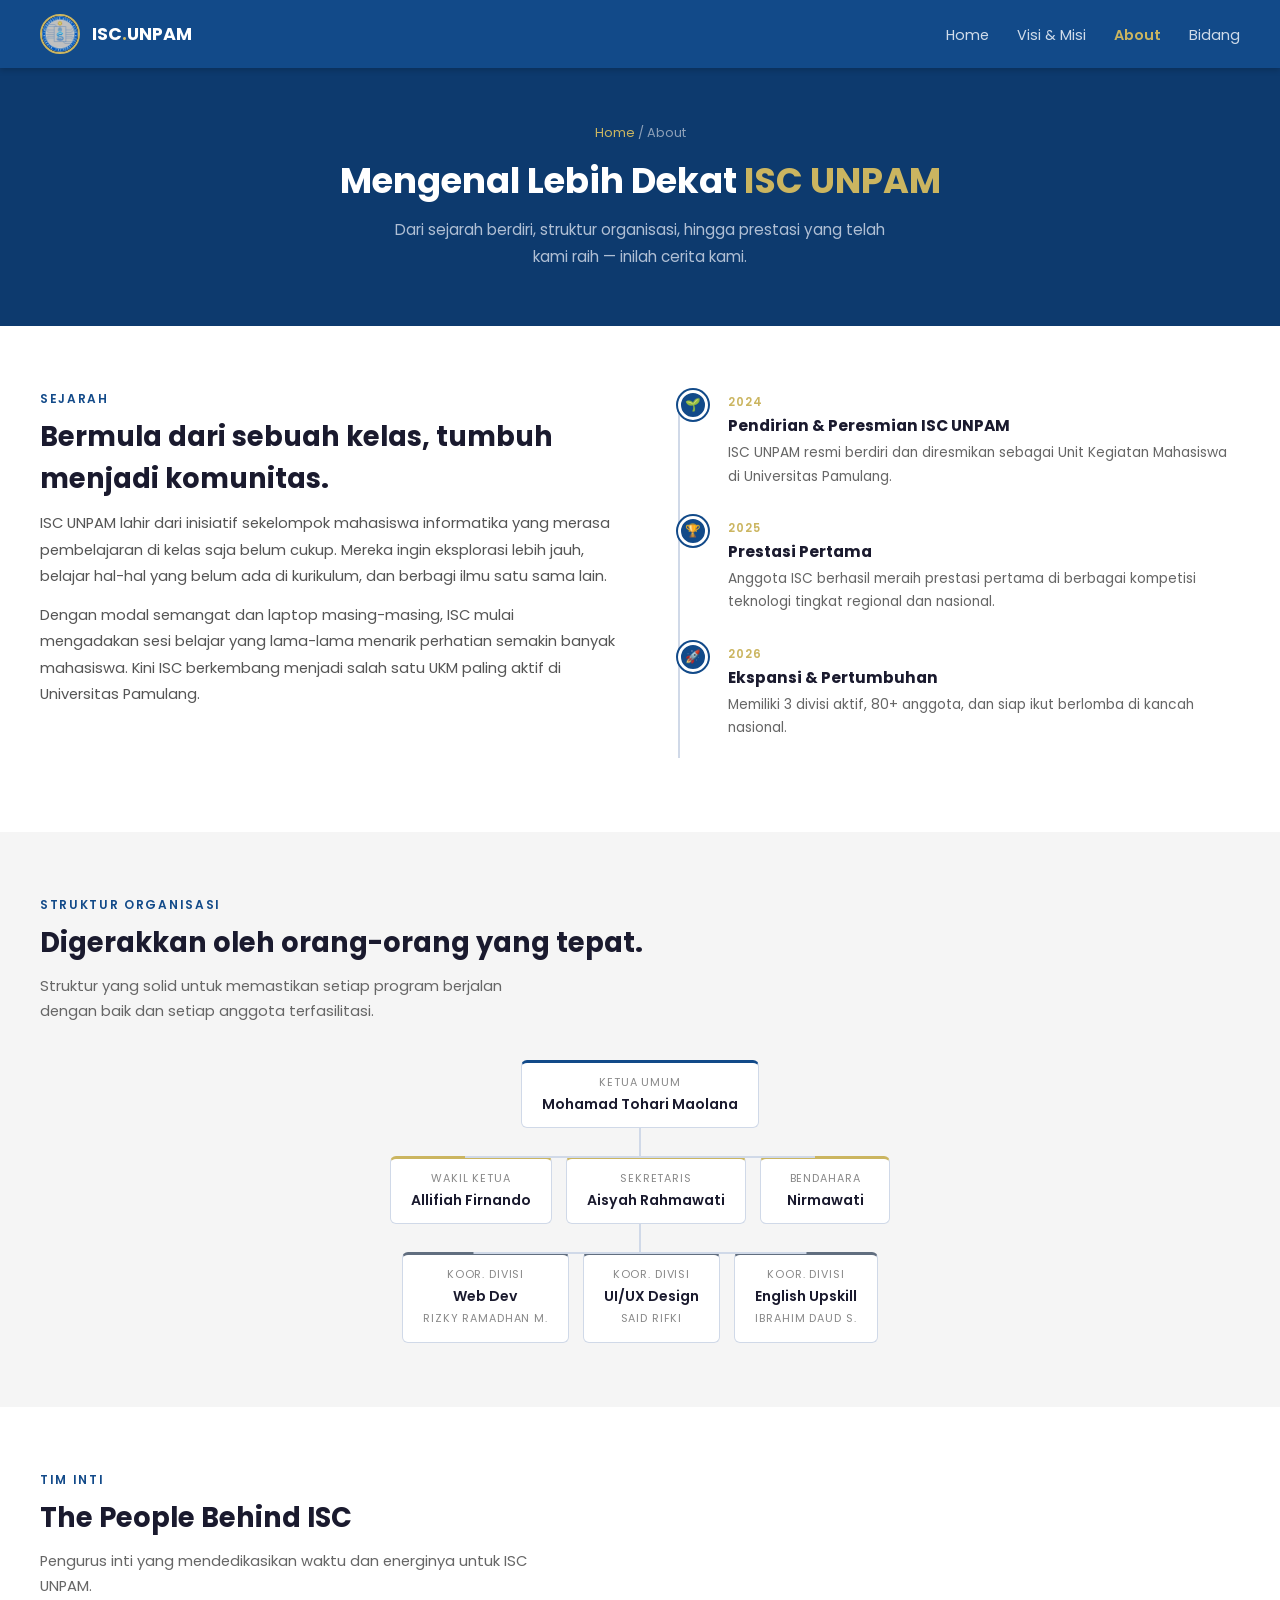
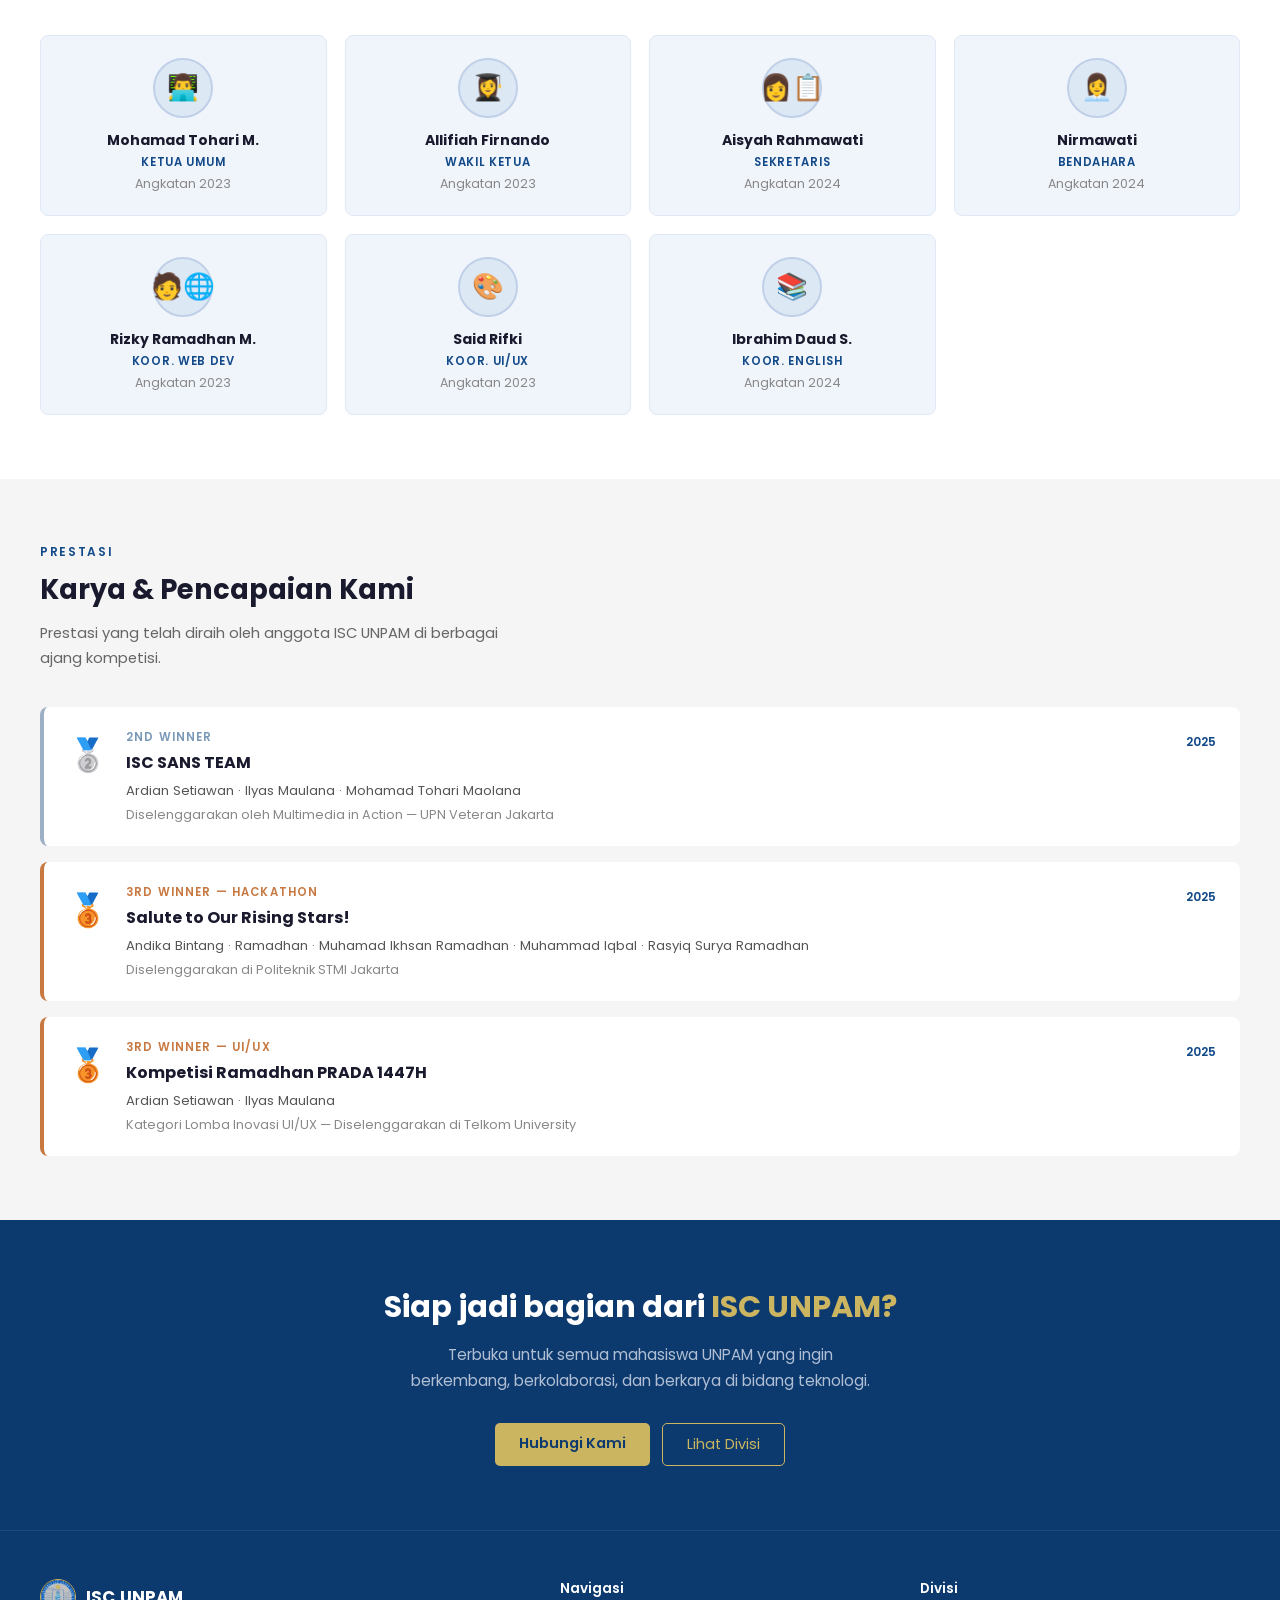
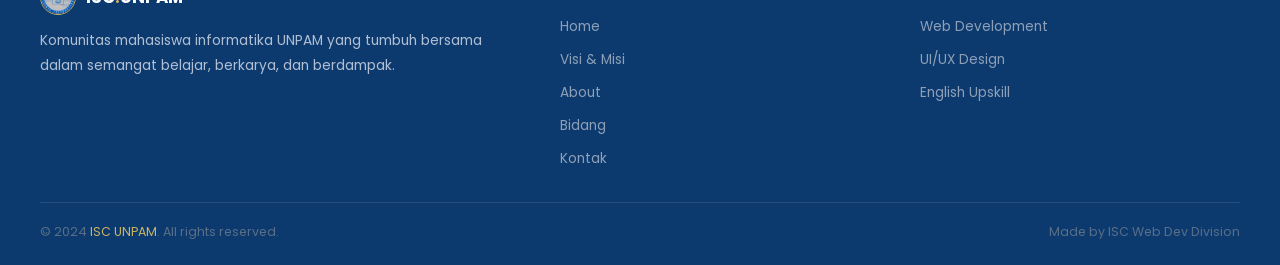
==== commit 00ce9618: "improve content for index" ====
--- a/about.html
+++ b/about.html
@@ -1,305 +1,305 @@
 <!doctype html>
 <html lang="id">
-  <head>
-    <meta charset="UTF-8" />
-    <meta name="viewport" content="width=device-width, initial-scale=1.0" />
-    <title>About - ISC UNPAM</title>
-    <link
-      href="https://fonts.googleapis.com/css2?family=Poppins:wght@300;400;500;600;700&display=swap"
-      rel="stylesheet"
-    />
-    <link rel="stylesheet" href="/css/style.css" />
-  </head>
-  <body>
-    <nav>
-      <div class="nav-brand">
-        <img src="/assets/images/isc_logo.jpeg" alt="ISC Logo" />
-        <span class="nav-brand-text">ISC<span>.</span>UNPAM</span>
-      </div>
-      <ul class="nav-links">
-        <li><a href="index.html">Home</a></li>
-        <li><a href="index.html#visi-misi">Visi & Misi</a></li>
-        <li><a href="#" class="active">About</a></li>
-        <li><a href="index.html#services">Bidang</a></li>
-        <li><a href="index.html#kontak" class="btn-nav">Kontak</a></li>
-      </ul>
-    </nav>
-
-    <div class="page-header">
-      <div class="breadcrumb"><a href="index.html">Home</a> / About</div>
-      <h1>Mengenal Lebih Dekat <span>ISC UNPAM</span></h1>
-      <p>
-        Dari sejarah berdiri, struktur organisasi, hingga prestasi yang telah
-        kami raih — inilah cerita kami.
-      </p>
-    </div>
-
-    <section id="sejarah">
-      <div class="sejarah-grid">
-        <div class="sejarah-text">
-          <div class="section-label">Sejarah</div>
-          <h2 class="section-title">
-            Bermula dari sebuah kelas, tumbuh menjadi komunitas.
-          </h2>
-          <p>
-            ISC UNPAM lahir dari inisiatif sekelompok mahasiswa informatika yang
-            merasa pembelajaran di kelas saja belum cukup. Mereka ingin
-            eksplorasi lebih jauh, belajar hal-hal yang belum ada di kurikulum,
-            dan berbagi ilmu satu sama lain.
-          </p>
-          <p>
-            Dengan modal semangat dan laptop masing-masing, ISC mulai mengadakan
-            sesi belajar yang lama-lama menarik perhatian semakin banyak
-            mahasiswa. Kini ISC berkembang menjadi salah satu UKM paling aktif
-            di Universitas Pamulang.
-          </p>
-        </div>
-        <div class="timeline">
-          <div class="tl-item">
-            <div class="tl-dot">🌱</div>
-            <div class="tl-body">
-              <div class="tl-year">2024</div>
-              <div class="tl-title">Pendirian & Peresmian ISC UNPAM</div>
-              <div class="tl-desc">
-                ISC UNPAM resmi berdiri dan diresmikan sebagai Unit Kegiatan
-                Mahasiswa di Universitas Pamulang.
-              </div>
+
+<head>
+  <meta charset="UTF-8" />
+  <meta name="viewport" content="width=device-width, initial-scale=1.0" />
+  <title>About - ISC UNPAM</title>
+  <link href="https://fonts.googleapis.com/css2?family=Poppins:wght@300;400;500;600;700&display=swap"
+    rel="stylesheet" />
+  <link rel="stylesheet" href="css/style.css" />
+</head>
+
+<body>
+  <nav>
+    <div class="nav-brand">
+      <img src="assets/images/isc_logo.jpeg" alt="ISC Logo" />
+      <span class="nav-brand-text">ISC<span>.</span>UNPAM</span>
+    </div>
+    <ul class="nav-links">
+      <li><a href="index.html">Home</a></li>
+      <li><a href="index.html#visi-misi">Visi & Misi</a></li>
+      <li><a href="#" class="active">About</a></li>
+      <li><a href="index.html#services">Bidang</a></li>
+    </ul>
+  </nav>
+
+  <div class="page-header">
+    <div class="breadcrumb"><a href="index.html">Home</a> / About</div>
+    <h1>Mengenal Lebih Dekat <span>ISC UNPAM</span></h1>
+    <p>
+      Dari sejarah berdiri, struktur organisasi, hingga prestasi yang telah
+      kami raih — inilah cerita kami.
+    </p>
+  </div>
+
+  <section id="sejarah">
+    <div class="sejarah-grid">
+      <div class="sejarah-text">
+        <div class="section-label">Sejarah</div>
+        <h2 class="section-title">
+          Bermula dari sebuah kelas, tumbuh menjadi komunitas.
+        </h2>
+        <p>
+          ISC UNPAM lahir dari inisiatif sekelompok mahasiswa informatika yang
+          merasa pembelajaran di kelas saja belum cukup. Mereka ingin
+          eksplorasi lebih jauh, belajar hal-hal yang belum ada di kurikulum,
+          dan berbagi ilmu satu sama lain.
+        </p>
+        <p>
+          Dengan modal semangat dan laptop masing-masing, ISC mulai mengadakan
+          sesi belajar yang lama-lama menarik perhatian semakin banyak
+          mahasiswa. Kini ISC berkembang menjadi salah satu UKM paling aktif
+          di Universitas Pamulang.
+        </p>
+      </div>
+      <div class="timeline">
+        <div class="tl-item">
+          <div class="tl-dot">🌱</div>
+          <div class="tl-body">
+            <div class="tl-year">2024</div>
+            <div class="tl-title">Pendirian & Peresmian ISC UNPAM</div>
+            <div class="tl-desc">
+              ISC UNPAM resmi berdiri dan diresmikan sebagai Unit Kegiatan
+              Mahasiswa di Universitas Pamulang.
             </div>
           </div>
-          <div class="tl-item">
-            <div class="tl-dot">🏆</div>
-            <div class="tl-body">
-              <div class="tl-year">2025</div>
-              <div class="tl-title">Prestasi Pertama</div>
-              <div class="tl-desc">
-                Anggota ISC berhasil meraih prestasi pertama di berbagai
-                kompetisi teknologi tingkat regional dan nasional.
-              </div>
+        </div>
+        <div class="tl-item">
+          <div class="tl-dot">🏆</div>
+          <div class="tl-body">
+            <div class="tl-year">2025</div>
+            <div class="tl-title">Prestasi Pertama</div>
+            <div class="tl-desc">
+              Anggota ISC berhasil meraih prestasi pertama di berbagai
+              kompetisi teknologi tingkat regional dan nasional.
             </div>
           </div>
-          <div class="tl-item">
-            <div class="tl-dot">🚀</div>
-            <div class="tl-body">
-              <div class="tl-year">2026</div>
-              <div class="tl-title">Ekspansi & Pertumbuhan</div>
-              <div class="tl-desc">
-                Memiliki 3 divisi aktif, 80+ anggota, dan siap ikut berlomba di
-                kancah nasional.
-              </div>
+        </div>
+        <div class="tl-item">
+          <div class="tl-dot">🚀</div>
+          <div class="tl-body">
+            <div class="tl-year">2026</div>
+            <div class="tl-title">Ekspansi & Pertumbuhan</div>
+            <div class="tl-desc">
+              Memiliki 3 divisi aktif, 80+ anggota, dan siap ikut berlomba di
+              kancah nasional.
             </div>
           </div>
         </div>
       </div>
-    </section>
-
-    <section id="struktur">
-      <div class="section-label">Struktur Organisasi</div>
-      <h2 class="section-title">Digerakkan oleh orang-orang yang tepat.</h2>
-      <p class="section-sub">
-        Struktur yang solid untuk memastikan setiap program berjalan dengan baik
-        dan setiap anggota terfasilitasi.
-      </p>
-
-      <div class="org-chart">
-        <div class="org-row">
-          <div class="org-card ketua">
-            <div class="org-role">Ketua Umum</div>
-            <div class="org-name">Mohamad Tohari Maolana</div>
-          </div>
-        </div>
-        <div class="org-connector"></div>
-        <div class="org-row has-line">
-          <div class="org-card wakil">
-            <div class="org-role">Wakil Ketua</div>
-            <div class="org-name">Allifiah Firnando</div>
-          </div>
-          <div class="org-card wakil">
-            <div class="org-role">Sekretaris</div>
-            <div class="org-name">Aisyah Rahmawati</div>
-          </div>
-          <div class="org-card wakil">
-            <div class="org-role">Bendahara</div>
-            <div class="org-name">Nirmawati</div>
-          </div>
-        </div>
-        <div class="org-connector"></div>
-        <div class="org-row has-line">
-          <div class="org-card divisi">
-            <div class="org-role">Koor. Divisi</div>
-            <div class="org-name">Web Dev</div>
-            <div class="org-role" style="margin-top: 4px">
-              Rizky Ramadhan M.
-            </div>
-          </div>
-          <div class="org-card divisi">
-            <div class="org-role">Koor. Divisi</div>
-            <div class="org-name">UI/UX Design</div>
-            <div class="org-role" style="margin-top: 4px">Said Rifki</div>
-          </div>
-          <div class="org-card divisi">
-            <div class="org-role">Koor. Divisi</div>
-            <div class="org-name">English Upskill</div>
-            <div class="org-role" style="margin-top: 4px">Ibrahim Daud S.</div>
-          </div>
-        </div>
-      </div>
-    </section>
-
-    <section id="team">
-      <div class="section-label">Tim Inti</div>
-      <h2 class="section-title">The People Behind ISC</h2>
-      <p class="section-sub">
-        Pengurus inti yang mendedikasikan waktu dan energinya untuk ISC UNPAM.
-      </p>
-      <div class="team-grid">
-        <div class="team-card">
-          <div class="team-avatar">👨‍💻</div>
-          <div class="team-name">Mohamad Tohari M.</div>
-          <div class="team-role">Ketua Umum</div>
-          <div class="team-angkatan">Angkatan 2023</div>
-        </div>
-        <div class="team-card">
-          <div class="team-avatar">👩‍🎓</div>
-          <div class="team-name">Allifiah Firnando</div>
-          <div class="team-role">Wakil Ketua</div>
-          <div class="team-angkatan">Angkatan 2023</div>
-        </div>
-        <div class="team-card">
-          <div class="team-avatar">👩‍📋</div>
-          <div class="team-name">Aisyah Rahmawati</div>
-          <div class="team-role">Sekretaris</div>
-          <div class="team-angkatan">Angkatan 2024</div>
-        </div>
-        <div class="team-card">
-          <div class="team-avatar">👩‍💼</div>
-          <div class="team-name">Nirmawati</div>
-          <div class="team-role">Bendahara</div>
-          <div class="team-angkatan">Angkatan 2024</div>
-        </div>
-        <div class="team-card">
-          <div class="team-avatar">🧑‍🌐</div>
-          <div class="team-name">Rizky Ramadhan M.</div>
-          <div class="team-role">Koor. Web Dev</div>
-          <div class="team-angkatan">Angkatan 2023</div>
-        </div>
-        <div class="team-card">
-          <div class="team-avatar">🎨</div>
-          <div class="team-name">Said Rifki</div>
-          <div class="team-role">Koor. UI/UX</div>
-          <div class="team-angkatan">Angkatan 2023</div>
-        </div>
-        <div class="team-card">
-          <div class="team-avatar">📚</div>
-          <div class="team-name">Ibrahim Daud S.</div>
-          <div class="team-role">Koor. English</div>
-          <div class="team-angkatan">Angkatan 2024</div>
-        </div>
-      </div>
-    </section>
-
-    <section id="prestasi">
-      <div class="section-label">Prestasi</div>
-      <h2 class="section-title">Karya & Pencapaian Kami</h2>
-      <p class="section-sub">
-        Prestasi yang telah diraih oleh anggota ISC UNPAM di berbagai ajang
-        kompetisi.
-      </p>
-
-      <div class="prestasi-list">
-        <div class="prestasi-card silver">
-          <div class="prestasi-medal">🥈</div>
-          <div class="prestasi-body">
-            <div class="prestasi-place">2nd Winner</div>
-            <div class="prestasi-title">ISC SANS TEAM</div>
-            <div class="prestasi-members">
-              Ardian Setiawan · Ilyas Maulana · Mohamad Tohari Maolana
-            </div>
-            <div class="prestasi-event">
-              Diselenggarakan oleh Multimedia in Action — UPN Veteran Jakarta
-            </div>
-          </div>
-          <div class="prestasi-year">2025</div>
-        </div>
-
-        <div class="prestasi-card bronze">
-          <div class="prestasi-medal">🥉</div>
-          <div class="prestasi-body">
-            <div class="prestasi-place">3rd Winner — Hackathon</div>
-            <div class="prestasi-title">Salute to Our Rising Stars!</div>
-            <div class="prestasi-members">
-              Andika Bintang · Ramadhan · Muhamad Ikhsan Ramadhan · Muhammad
-              Iqbal · Rasyiq Surya Ramadhan
-            </div>
-            <div class="prestasi-event">
-              Diselenggarakan di Politeknik STMI Jakarta
-            </div>
-          </div>
-          <div class="prestasi-year">2025</div>
-        </div>
-
-        <div class="prestasi-card bronze">
-          <div class="prestasi-medal">🥉</div>
-          <div class="prestasi-body">
-            <div class="prestasi-place">3rd Winner — UI/UX</div>
-            <div class="prestasi-title">Kompetisi Ramadhan PRADA 1447H</div>
-            <div class="prestasi-members">Ardian Setiawan · Ilyas Maulana</div>
-            <div class="prestasi-event">
-              Kategori Lomba Inovasi UI/UX — Diselenggarakan di Telkom
-              University
-            </div>
-          </div>
-          <div class="prestasi-year">2025</div>
-        </div>
-      </div>
-    </section>
-
-    <section id="cta">
-      <h2>Siap jadi bagian dari <span>ISC UNPAM?</span></h2>
-      <p>
-        Terbuka untuk semua mahasiswa UNPAM yang ingin berkembang,
-        berkolaborasi, dan berkarya di bidang teknologi.
-      </p>
-      <div class="cta-btns">
-        <a href="index.html#kontak" class="btn-primary">Hubungi Kami</a>
-        <a href="index.html#services" class="btn-outline">Lihat Divisi</a>
-      </div>
-    </section>
-
-    <footer>
-      <div class="footer-grid">
-        <div class="footer-col">
-          <div class="footer-brand">
-            <img src="/assets/images/isc_logo.jpeg" alt="ISC Logo" />
-            <span>ISC<em>.</em>UNPAM</span>
-          </div>
-          <p>
-            Komunitas mahasiswa informatika UNPAM yang tumbuh bersama dalam
-            semangat belajar, berkarya, dan berdampak.
-          </p>
-        </div>
-        <div class="footer-col">
-          <h4>Navigasi</h4>
-          <ul>
-            <li><a href="index.html">Home</a></li>
-            <li><a href="index.html#visi-misi">Visi & Misi</a></li>
-            <li><a href="#">About</a></li>
-            <li><a href="index.html#services">Bidang</a></li>
-            <li><a href="index.html#kontak">Kontak</a></li>
-          </ul>
-        </div>
-        <div class="footer-col">
-          <h4>Divisi</h4>
-          <ul>
-            <li><a href="#">Web Development</a></li>
-            <li><a href="#">UI/UX Design</a></li>
-            <li><a href="#">English Upskill</a></li>
-          </ul>
-        </div>
-      </div>
-      <div class="footer-bottom">
-        <p>© 2024 <span>ISC UNPAM</span>. All rights reserved.</p>
-        <p>Made by ISC Web Dev Division</p>
-      </div>
-    </footer>
-  </body>
-</html>
+    </div>
+  </section>
+
+  <section id="struktur">
+    <div class="section-label">Struktur Organisasi</div>
+    <h2 class="section-title">Digerakkan oleh orang-orang yang tepat.</h2>
+    <p class="section-sub">
+      Struktur yang solid untuk memastikan setiap program berjalan dengan baik
+      dan setiap anggota terfasilitasi.
+    </p>
+
+    <div class="org-chart">
+      <div class="org-row">
+        <div class="org-card ketua">
+          <div class="org-role">Ketua Umum</div>
+          <div class="org-name">Mohamad Tohari Maolana</div>
+        </div>
+      </div>
+      <div class="org-connector"></div>
+      <div class="org-row has-line">
+        <div class="org-card wakil">
+          <div class="org-role">Wakil Ketua</div>
+          <div class="org-name">Allifiah Firnando</div>
+        </div>
+        <div class="org-card wakil">
+          <div class="org-role">Sekretaris</div>
+          <div class="org-name">Aisyah Rahmawati</div>
+        </div>
+        <div class="org-card wakil">
+          <div class="org-role">Bendahara</div>
+          <div class="org-name">Nirmawati</div>
+        </div>
+      </div>
+      <div class="org-connector"></div>
+      <div class="org-row has-line">
+        <div class="org-card divisi">
+          <div class="org-role">Koor. Divisi</div>
+          <div class="org-name">Web Dev</div>
+          <div class="org-role" style="margin-top: 4px">
+            Rizky Ramadhan M.
+          </div>
+        </div>
+        <div class="org-card divisi">
+          <div class="org-role">Koor. Divisi</div>
+          <div class="org-name">UI/UX Design</div>
+          <div class="org-role" style="margin-top: 4px">Said Rifki</div>
+        </div>
+        <div class="org-card divisi">
+          <div class="org-role">Koor. Divisi</div>
+          <div class="org-name">English Upskill</div>
+          <div class="org-role" style="margin-top: 4px">Ibrahim Daud S.</div>
+        </div>
+      </div>
+    </div>
+  </section>
+
+  <section id="team">
+    <div class="section-label">Tim Inti</div>
+    <h2 class="section-title">The People Behind ISC</h2>
+    <p class="section-sub">
+      Pengurus inti yang mendedikasikan waktu dan energinya untuk ISC UNPAM.
+    </p>
+    <div class="team-grid">
+      <div class="team-card">
+        <div class="team-avatar">👨‍💻</div>
+        <div class="team-name">Mohamad Tohari M.</div>
+        <div class="team-role">Ketua Umum</div>
+        <div class="team-angkatan">Angkatan 2023</div>
+      </div>
+      <div class="team-card">
+        <div class="team-avatar">👩‍🎓</div>
+        <div class="team-name">Allifiah Firnando</div>
+        <div class="team-role">Wakil Ketua</div>
+        <div class="team-angkatan">Angkatan 2023</div>
+      </div>
+      <div class="team-card">
+        <div class="team-avatar">👩‍📋</div>
+        <div class="team-name">Aisyah Rahmawati</div>
+        <div class="team-role">Sekretaris</div>
+        <div class="team-angkatan">Angkatan 2024</div>
+      </div>
+      <div class="team-card">
+        <div class="team-avatar">👩‍💼</div>
+        <div class="team-name">Nirmawati</div>
+        <div class="team-role">Bendahara</div>
+        <div class="team-angkatan">Angkatan 2024</div>
+      </div>
+      <div class="team-card">
+        <div class="team-avatar">🧑‍🌐</div>
+        <div class="team-name">Rizky Ramadhan M.</div>
+        <div class="team-role">Koor. Web Dev</div>
+        <div class="team-angkatan">Angkatan 2023</div>
+      </div>
+      <div class="team-card">
+        <div class="team-avatar">🎨</div>
+        <div class="team-name">Said Rifki</div>
+        <div class="team-role">Koor. UI/UX</div>
+        <div class="team-angkatan">Angkatan 2023</div>
+      </div>
+      <div class="team-card">
+        <div class="team-avatar">📚</div>
+        <div class="team-name">Ibrahim Daud S.</div>
+        <div class="team-role">Koor. English</div>
+        <div class="team-angkatan">Angkatan 2024</div>
+      </div>
+    </div>
+  </section>
+
+  <section id="prestasi">
+    <div class="section-label">Prestasi</div>
+    <h2 class="section-title">Karya & Pencapaian Kami</h2>
+    <p class="section-sub">
+      Prestasi yang telah diraih oleh anggota ISC UNPAM di berbagai ajang
+      kompetisi.
+    </p>
+
+    <div class="prestasi-list">
+      <div class="prestasi-card silver">
+        <div class="prestasi-medal">🥈</div>
+        <div class="prestasi-body">
+          <div class="prestasi-place">2nd Winner</div>
+          <div class="prestasi-title">ISC SANS TEAM</div>
+          <div class="prestasi-members">
+            Ardian Setiawan · Ilyas Maulana · Mohamad Tohari Maolana
+          </div>
+          <div class="prestasi-event">
+            Diselenggarakan oleh Multimedia in Action — UPN Veteran Jakarta
+          </div>
+        </div>
+        <div class="prestasi-year">2025</div>
+      </div>
+
+      <div class="prestasi-card bronze">
+        <div class="prestasi-medal">🥉</div>
+        <div class="prestasi-body">
+          <div class="prestasi-place">3rd Winner — Hackathon</div>
+          <div class="prestasi-title">Salute to Our Rising Stars!</div>
+          <div class="prestasi-members">
+            Andika Bintang · Ramadhan · Muhamad Ikhsan Ramadhan · Muhammad
+            Iqbal · Rasyiq Surya Ramadhan
+          </div>
+          <div class="prestasi-event">
+            Diselenggarakan di Politeknik STMI Jakarta
+          </div>
+        </div>
+        <div class="prestasi-year">2025</div>
+      </div>
+
+      <div class="prestasi-card bronze">
+        <div class="prestasi-medal">🥉</div>
+        <div class="prestasi-body">
+          <div class="prestasi-place">3rd Winner — UI/UX</div>
+          <div class="prestasi-title">Kompetisi Ramadhan PRADA 1447H</div>
+          <div class="prestasi-members">Ardian Setiawan · Ilyas Maulana</div>
+          <div class="prestasi-event">
+            Kategori Lomba Inovasi UI/UX — Diselenggarakan di Telkom
+            University
+          </div>
+        </div>
+        <div class="prestasi-year">2025</div>
+      </div>
+    </div>
+  </section>
+
+  <section id="cta">
+    <h2>Siap jadi bagian dari <span>ISC UNPAM?</span></h2>
+    <p>
+      Terbuka untuk semua mahasiswa UNPAM yang ingin berkembang,
+      berkolaborasi, dan berkarya di bidang teknologi.
+    </p>
+    <div class="cta-btns">
+      <a href="index.html#kontak" class="btn-primary">Hubungi Kami</a>
+      <a href="index.html#services" class="btn-outline">Lihat Divisi</a>
+    </div>
+  </section>
+
+  <footer>
+    <div class="footer-grid">
+      <div class="footer-col">
+        <div class="footer-brand">
+          <img src="assets/images/isc_logo.jpeg" alt="ISC Logo" />
+          <span>ISC<em>.</em>UNPAM</span>
+        </div>
+        <p>
+          Komunitas mahasiswa informatika UNPAM yang tumbuh bersama dalam
+          semangat belajar, berkarya, dan berdampak.
+        </p>
+      </div>
+      <div class="footer-col">
+        <h4>Navigasi</h4>
+        <ul>
+          <li><a href="index.html">Home</a></li>
+          <li><a href="index.html#visi-misi">Visi & Misi</a></li>
+          <li><a href="#">About</a></li>
+          <li><a href="index.html#services">Bidang</a></li>
+          <li><a href="index.html#kontak">Kontak</a></li>
+        </ul>
+      </div>
+      <div class="footer-col">
+        <h4>Divisi</h4>
+        <ul>
+          <li><a href="#">Web Development</a></li>
+          <li><a href="#">UI/UX Design</a></li>
+          <li><a href="#">English Upskill</a></li>
+        </ul>
+      </div>
+    </div>
+    <div class="footer-bottom">
+      <p>© 2024 <span>ISC UNPAM</span>. All rights reserved.</p>
+      <p>Made by ISC Web Dev Division</p>
+    </div>
+  </footer>
+</body>
+
+</html>
--- a/css/style.css
+++ b/css/style.css
@@ -255,7 +255,7 @@
   padding: 80px 40px;
   display: flex;
   align-items: center;
-  justify-content: space-between;
+  justify-content: space-around;
   gap: 40px;
 }
 
@@ -319,13 +319,10 @@
   margin-top: 2px;
 }
 
+
+
 .hero-logo img {
-  width: 200px;
-  height: 200px;
-  border-radius: 50%;
-  object-fit: cover;
-  border: 3px solid #cbb560;
-  box-shadow: 0 0 30px rgba(203, 181, 96, 0.2);
+  width: 550px;
 }
 
 /* VISI MISI */
@@ -348,7 +345,7 @@
 }
 
 .vm-card.misi {
-  border-left-color: #cbb560;
+  border-left-color: #124a89;
 }
 
 .vm-card .icon {
@@ -357,9 +354,9 @@
 }
 
 .vm-card h3 {
-  font-size: 1.15rem;
-  font-weight: 700;
-  color: #1a1a2e;
+  font-size: 2rem;
+  font-weight: 700;
+  color: #124a89;
   margin-bottom: 10px;
 }
 
@@ -387,7 +384,7 @@
   content: "•";
   position: absolute;
   left: 0;
-  color: #cbb560;
+  color: #124a89;
   font-weight: 700;
 }
 
@@ -426,6 +423,15 @@
   border-radius: 20px;
 }
 
+.btn-selengkapnya {
+  display: inline-block;
+  background-color: #124a89;
+  padding: 10px 15px;
+  color: #fff;
+  border-radius: 8px;
+  margin-top: 15px;
+}
+
 /* Code Card Component */
 .code-card {
   background-color: #1e1e2e;
@@ -448,12 +454,15 @@
   height: 11px;
   border-radius: 50%;
 }
+
 .dot.r {
   background: #ff5f57;
 }
+
 .dot.y {
   background: #febc2e;
 }
+
 .dot.g {
   background: #28c840;
 }
@@ -475,22 +484,28 @@
   color: #45475a;
   margin-right: 14px;
 }
+
 .c-kw {
   color: #cba6f7;
 }
+
 .c-fn {
   color: #cbb560;
 }
+
 .c-str {
   color: #a6e3a1;
 }
+
 .c-cm {
   color: #6c7086;
   font-style: italic;
 }
+
 .c-br {
   color: #89b4fa;
 }
+
 .c-va {
   color: #fab387;
 }
@@ -521,8 +536,8 @@
   box-shadow: 0 8px 20px rgba(0, 0, 0, 0.08);
 }
 
-.service-card .icon {
-  font-size: 2rem;
+.service-card .icon-img {
+  width: 60px;
   margin-bottom: 14px;
 }
 
@@ -935,9 +950,11 @@
 .prestasi-card.gold {
   border-left-color: #cbb560;
 }
+
 .prestasi-card.silver {
   border-left-color: #9dafc4;
 }
+
 .prestasi-card.bronze {
   border-left-color: #c87941;
 }
@@ -964,6 +981,7 @@
 .prestasi-card.silver .prestasi-place {
   color: #7a99b8;
 }
+
 .prestasi-card.bronze .prestasi-place {
   color: #c87941;
 }
@@ -1093,4 +1111,4 @@
     gap: 6px;
     text-align: center;
   }
-}
+}
